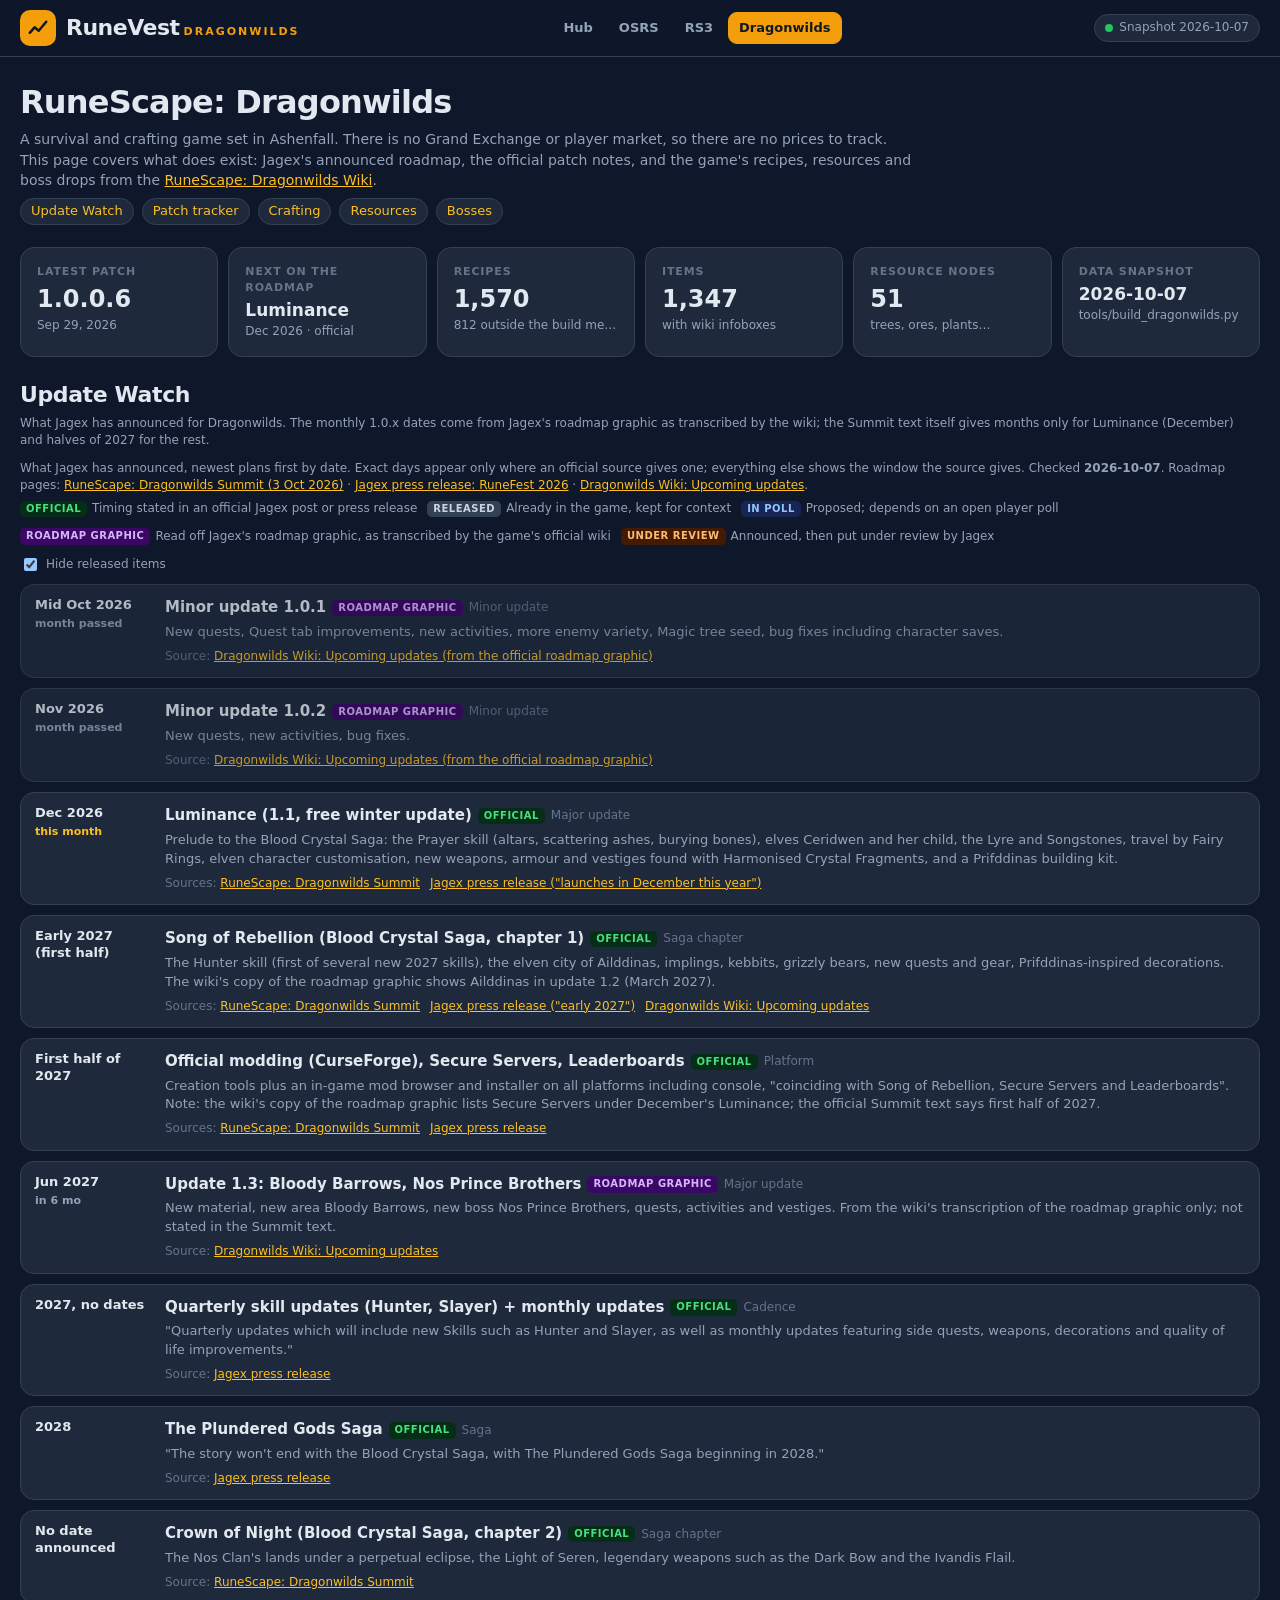
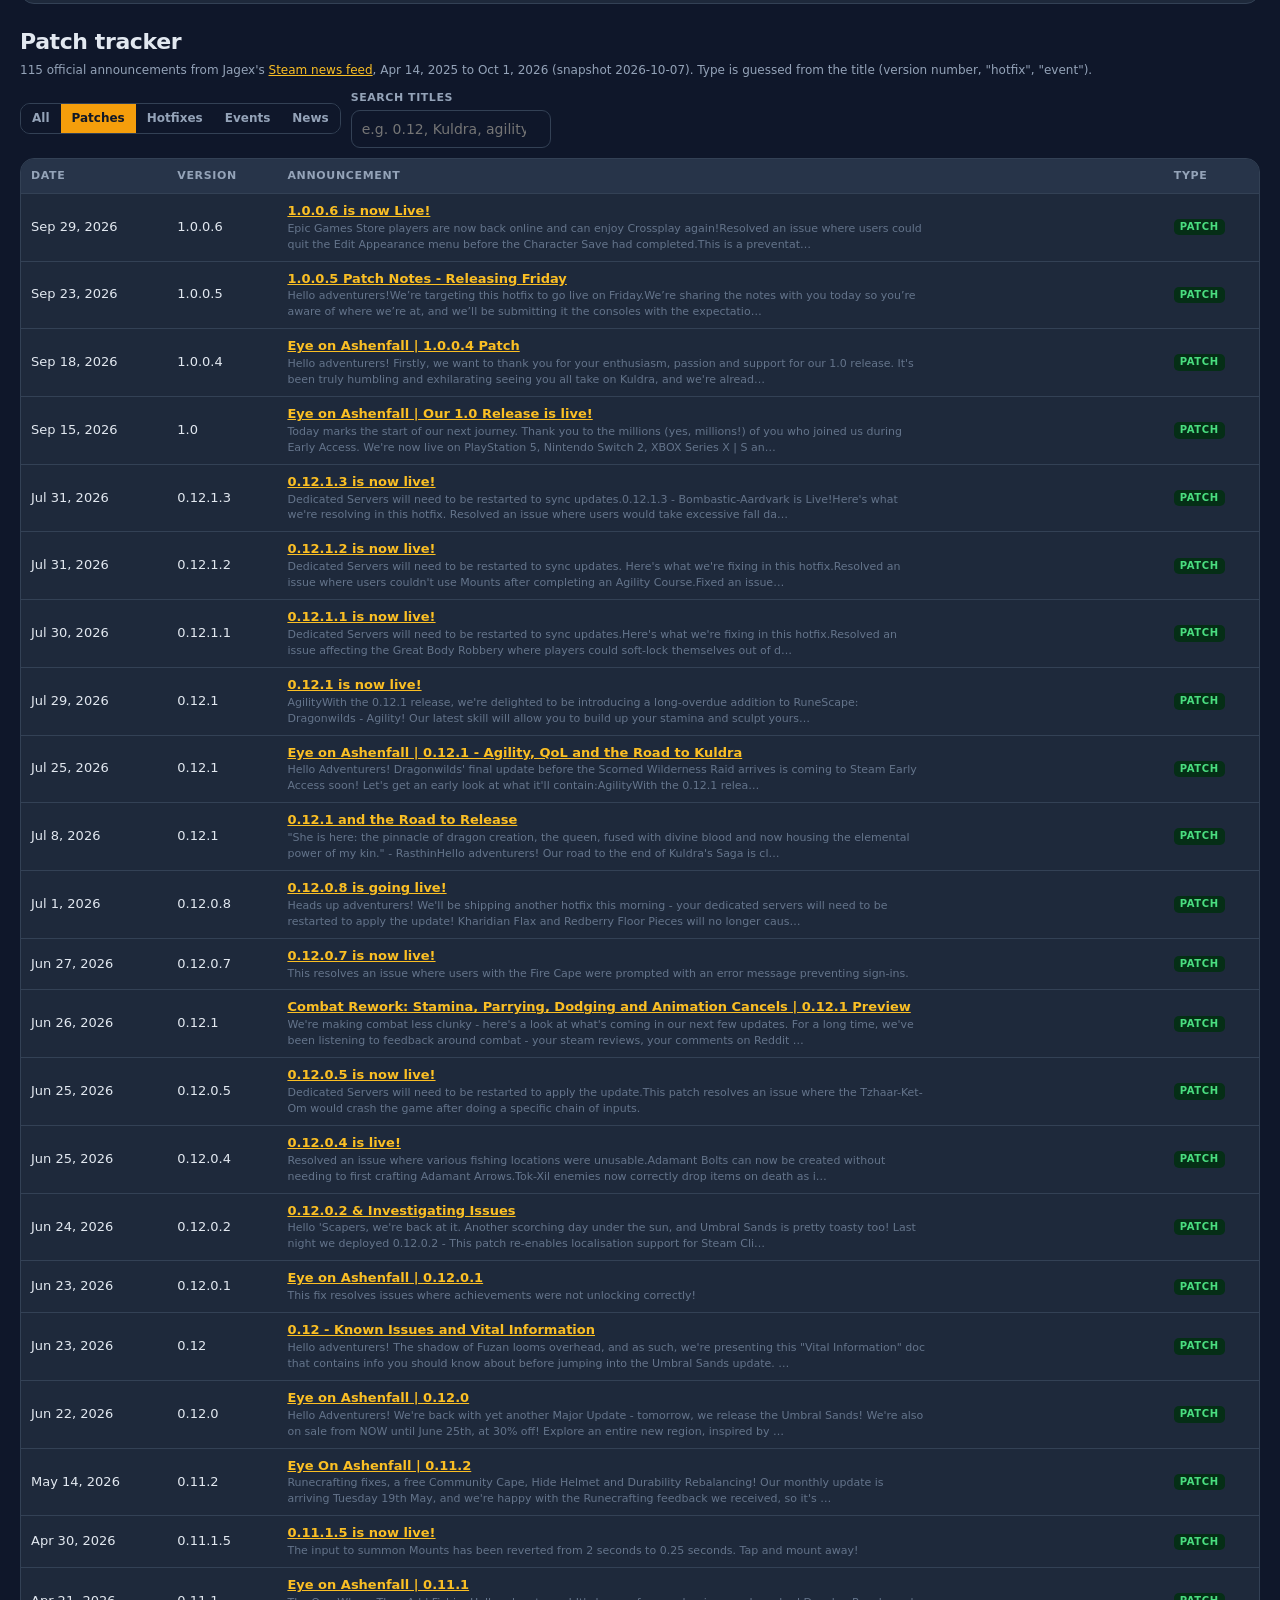
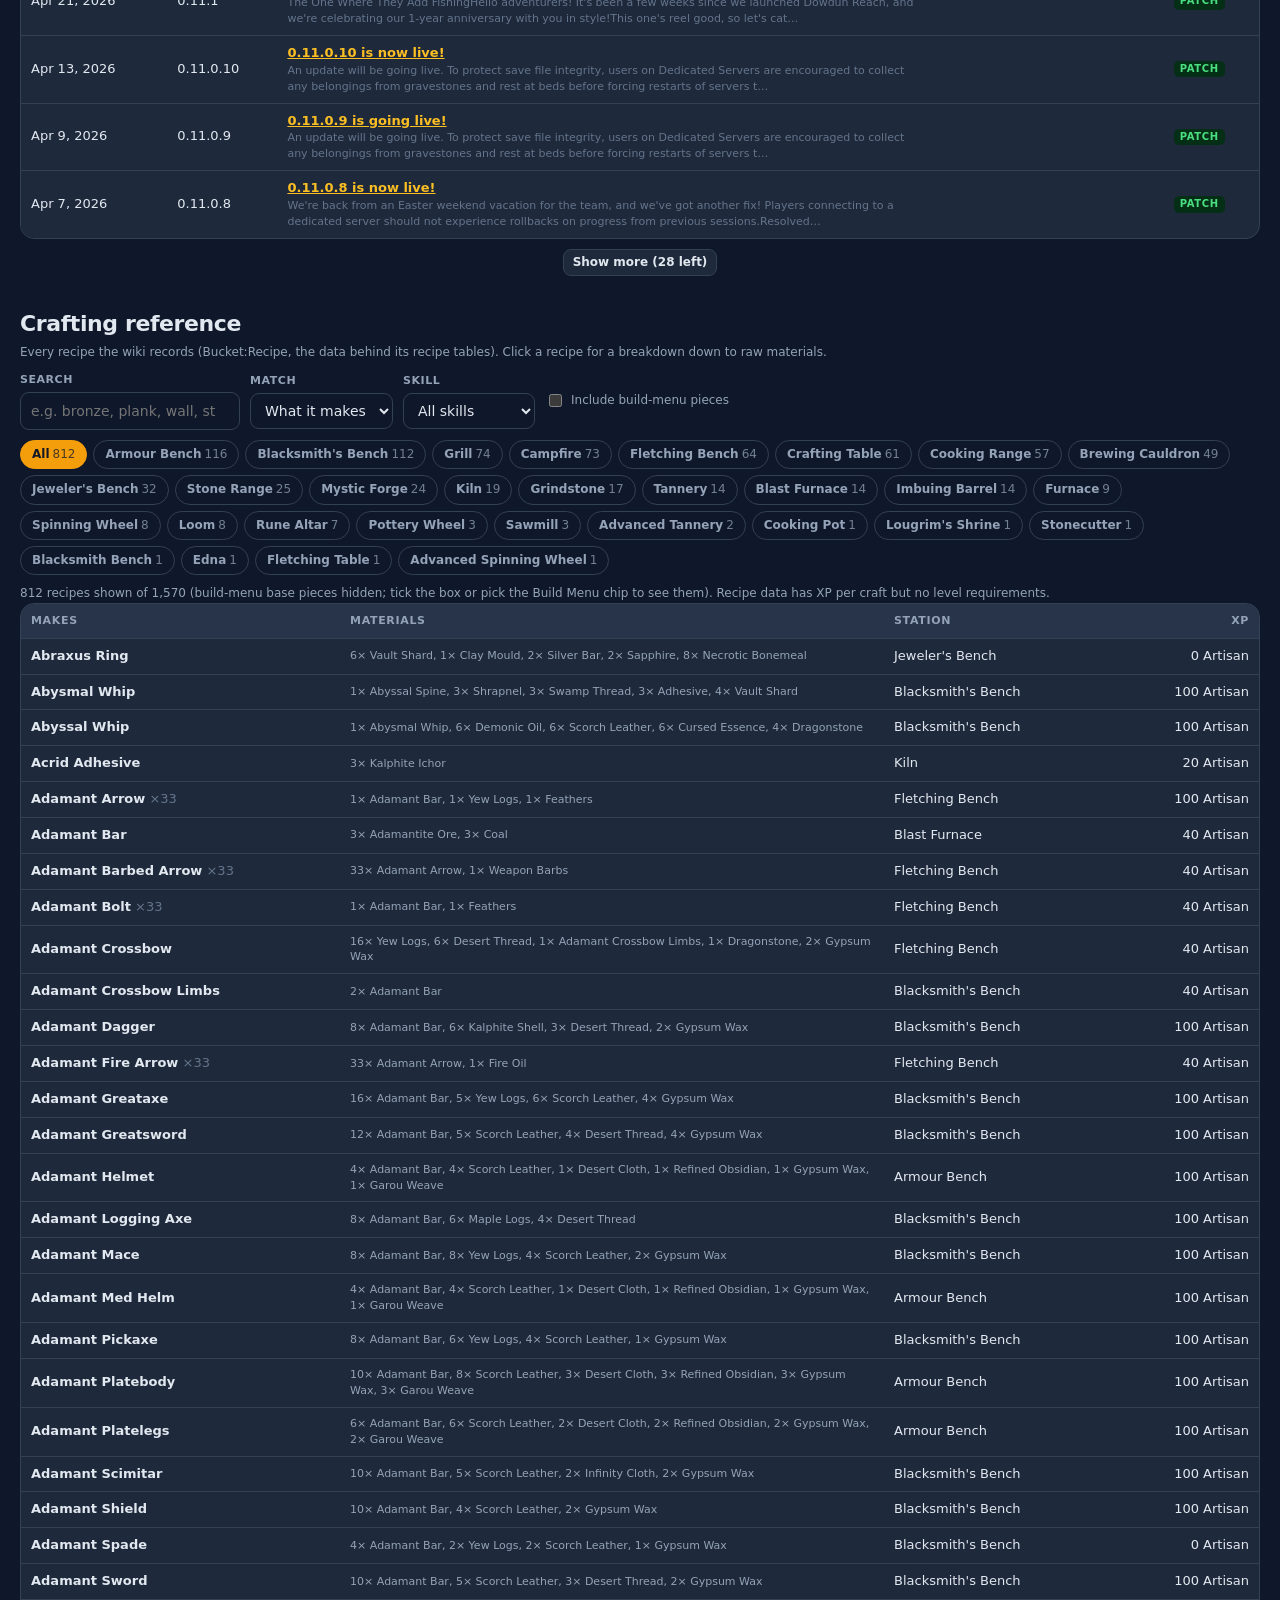
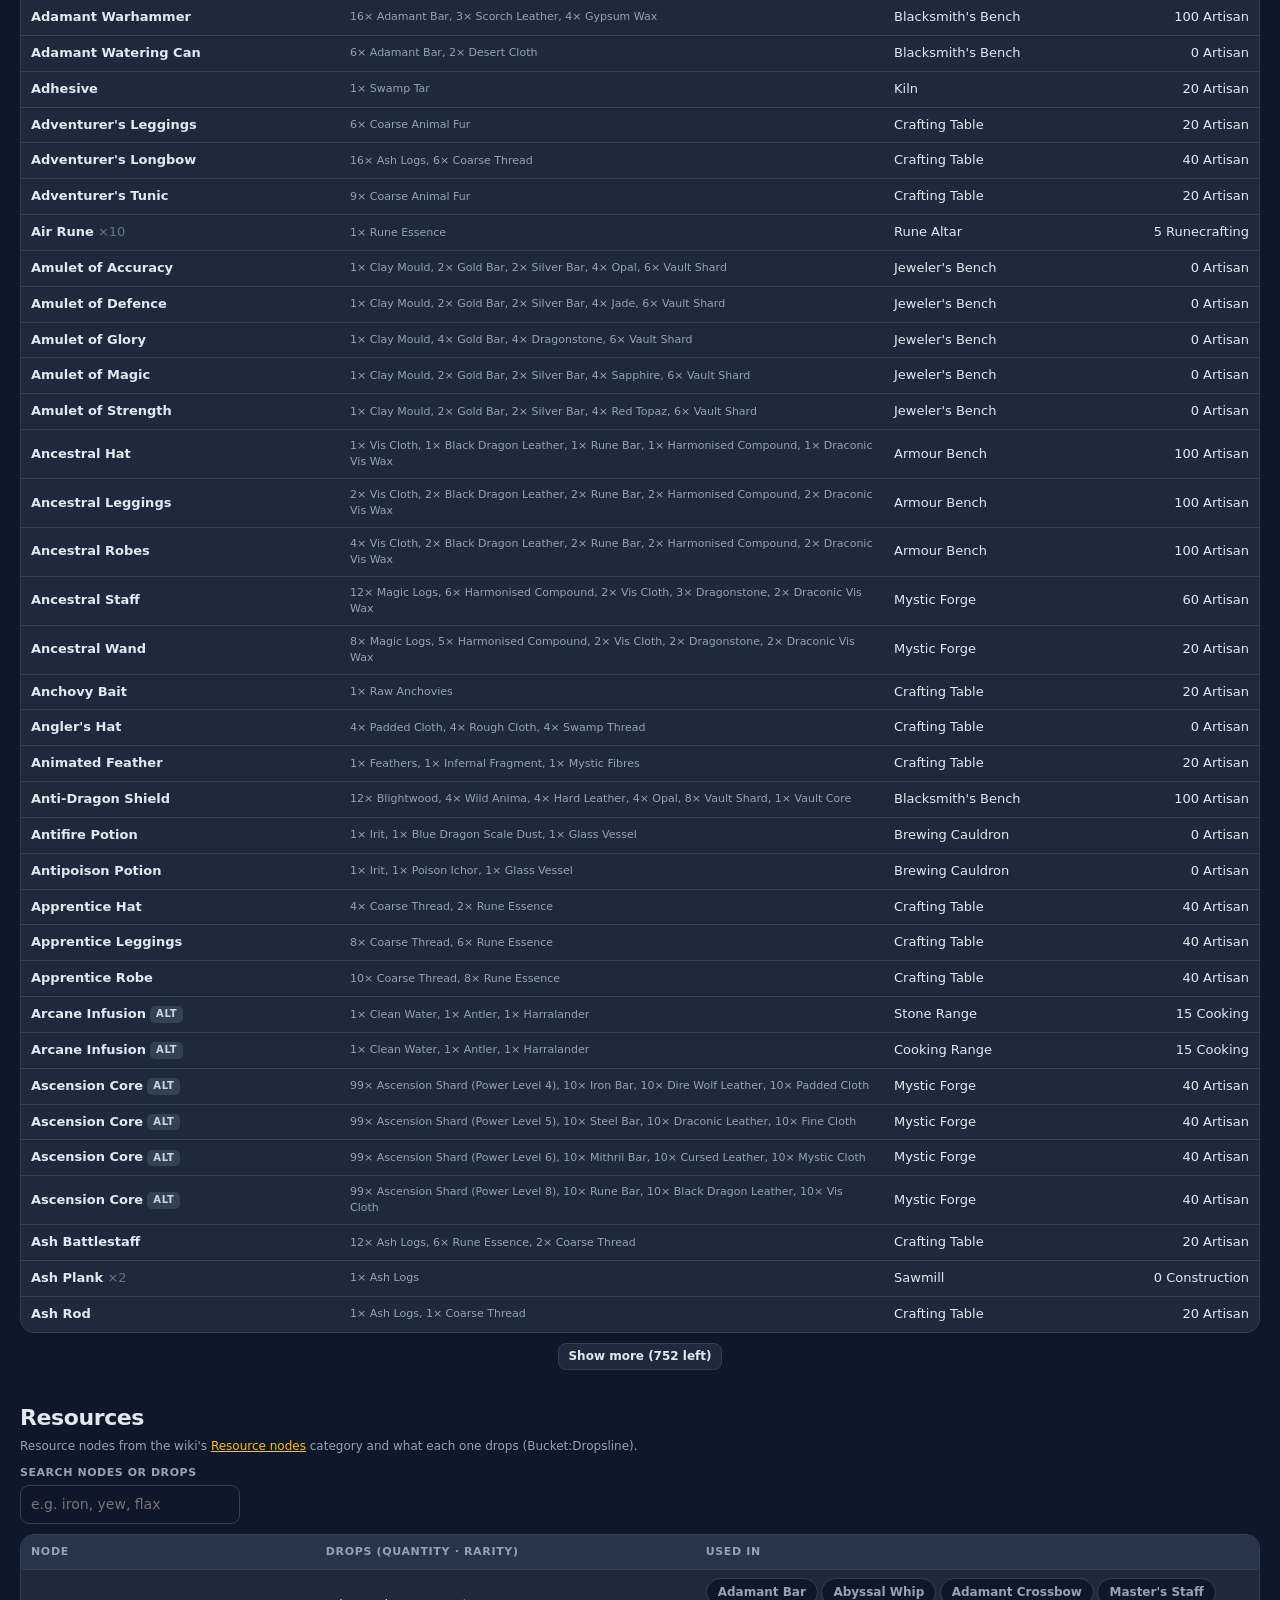
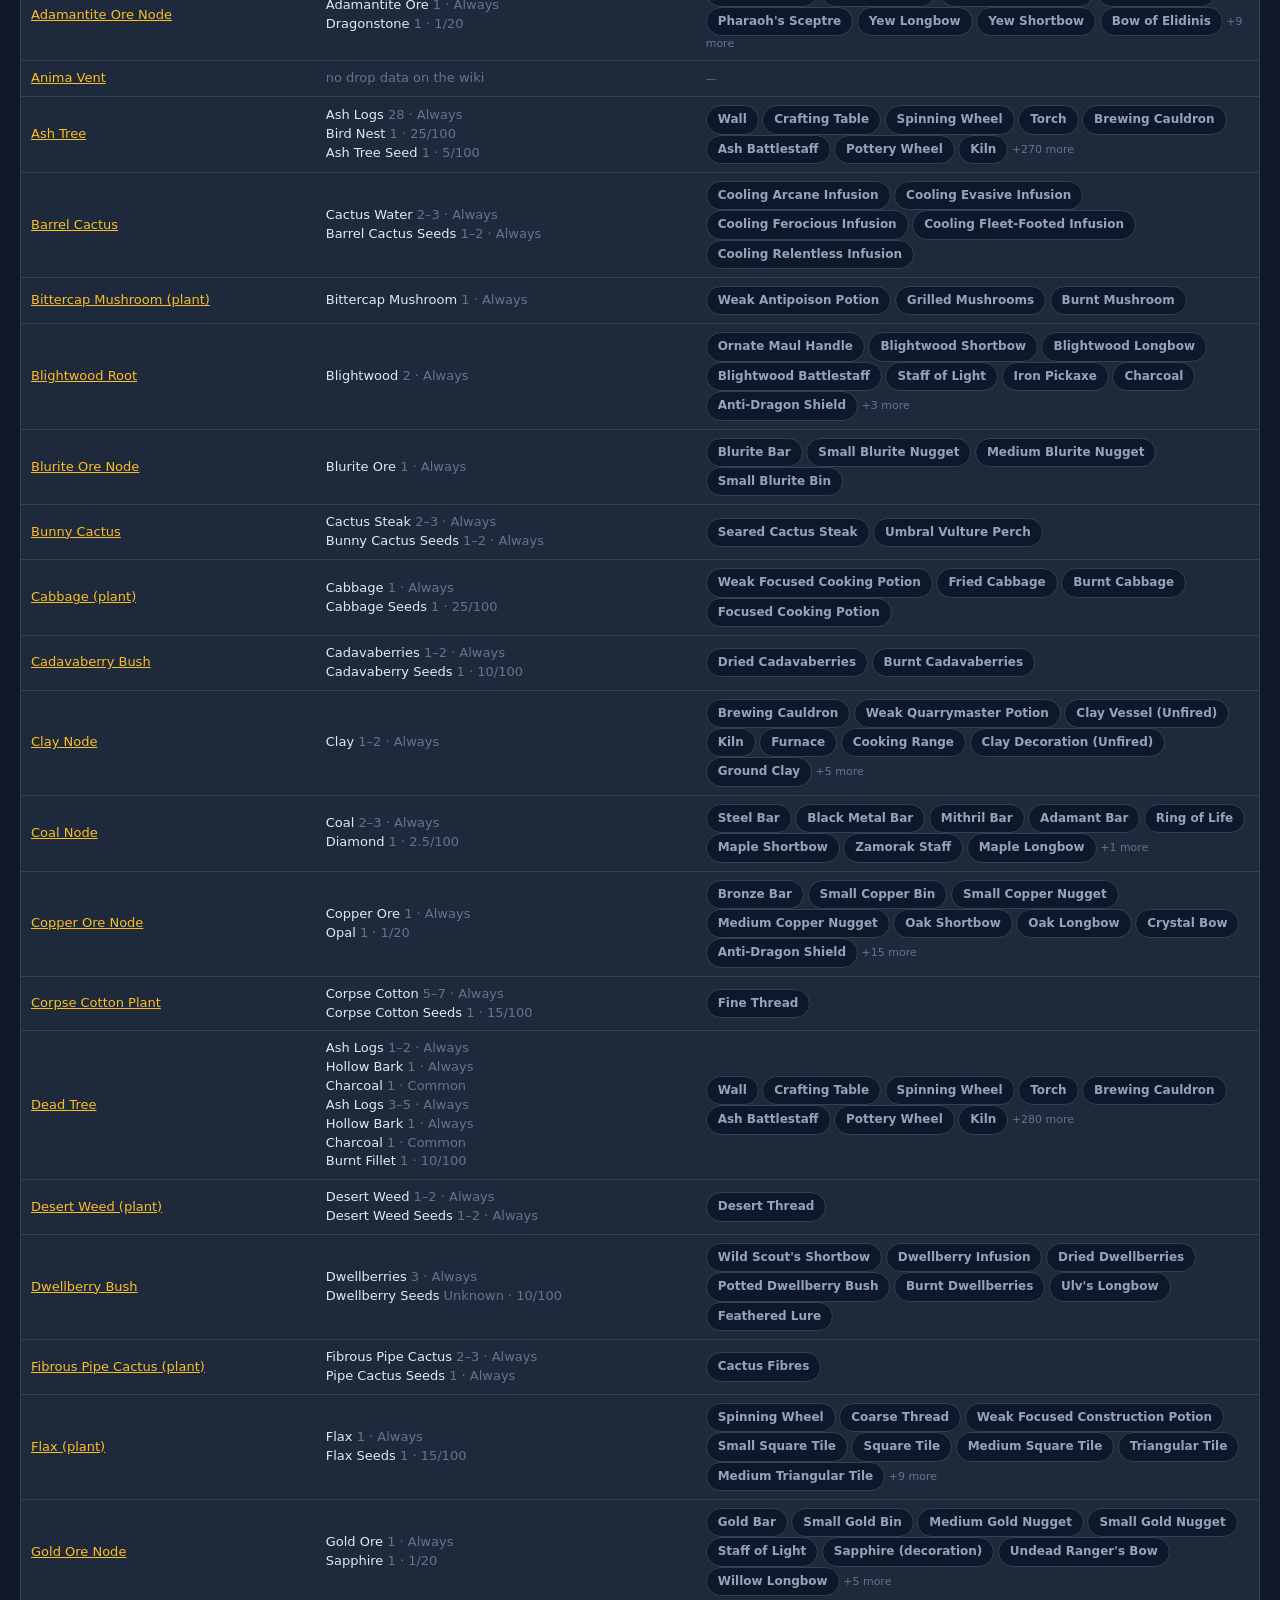
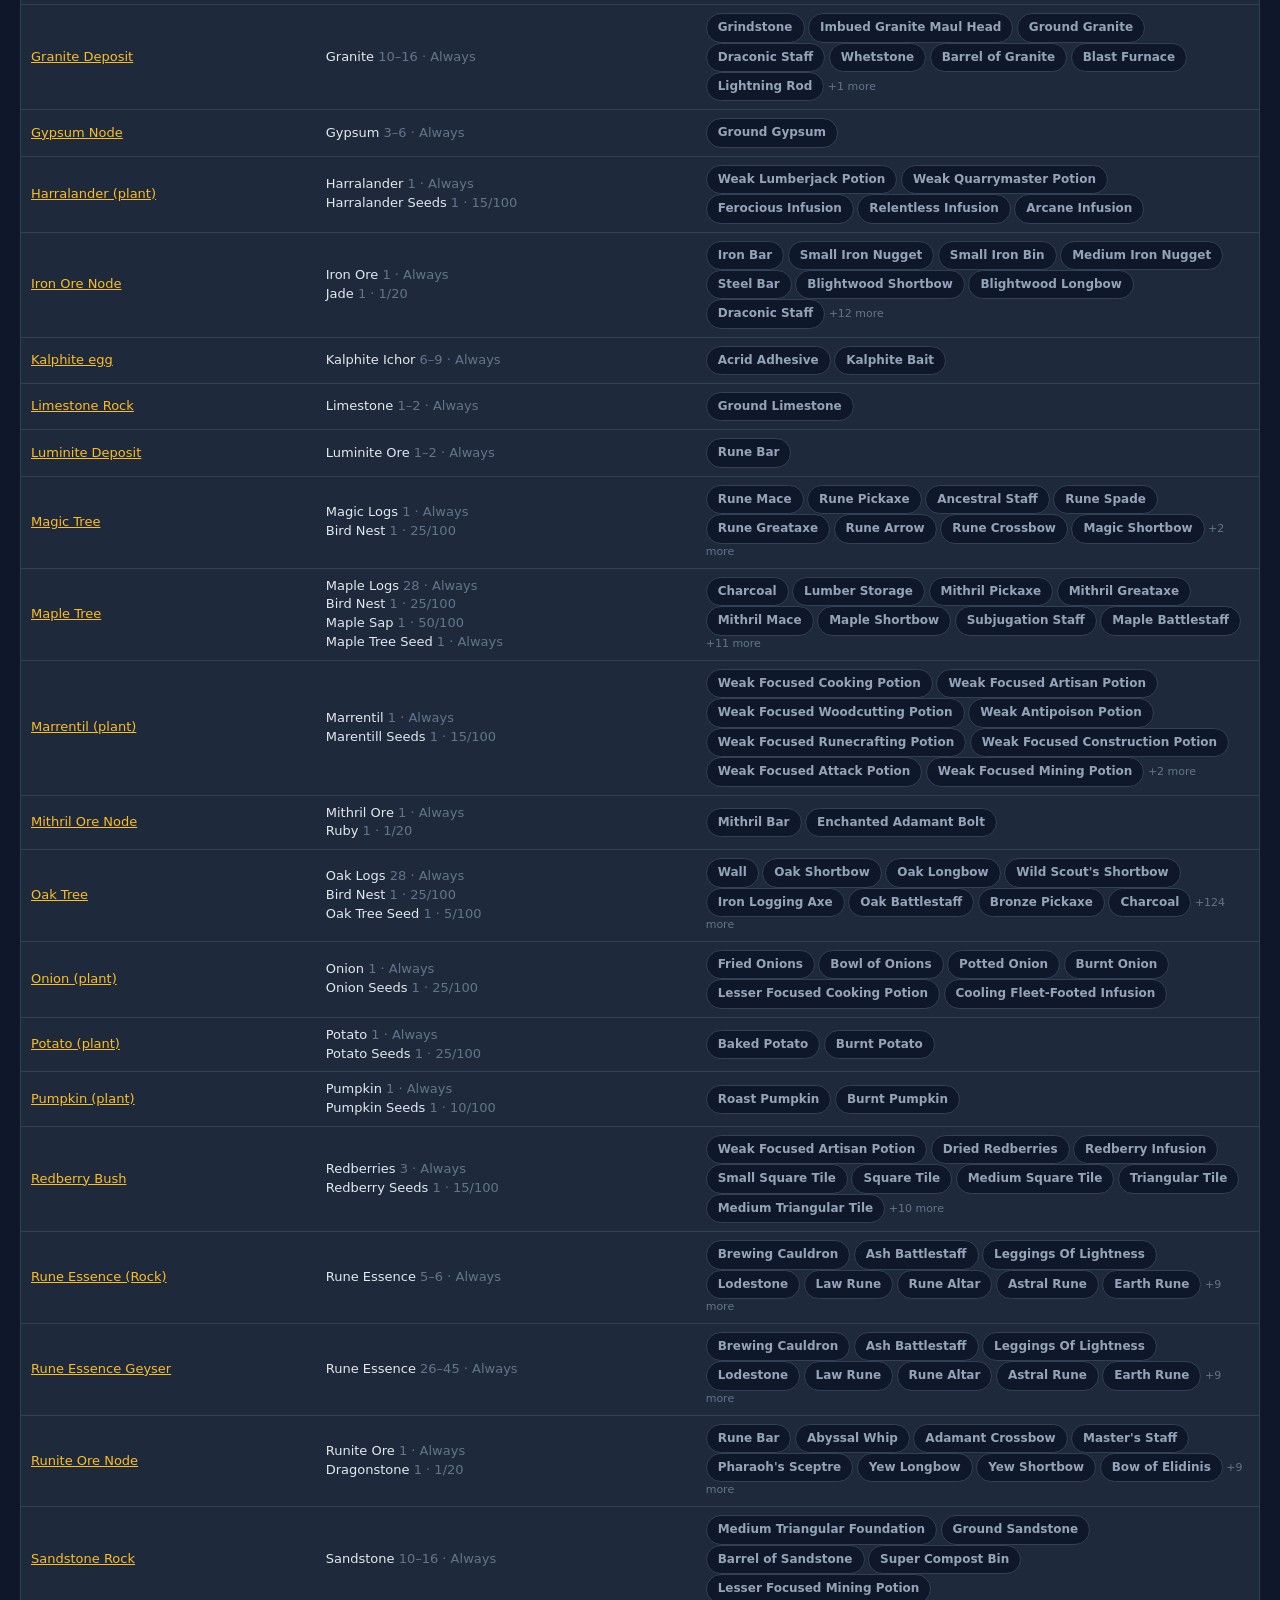
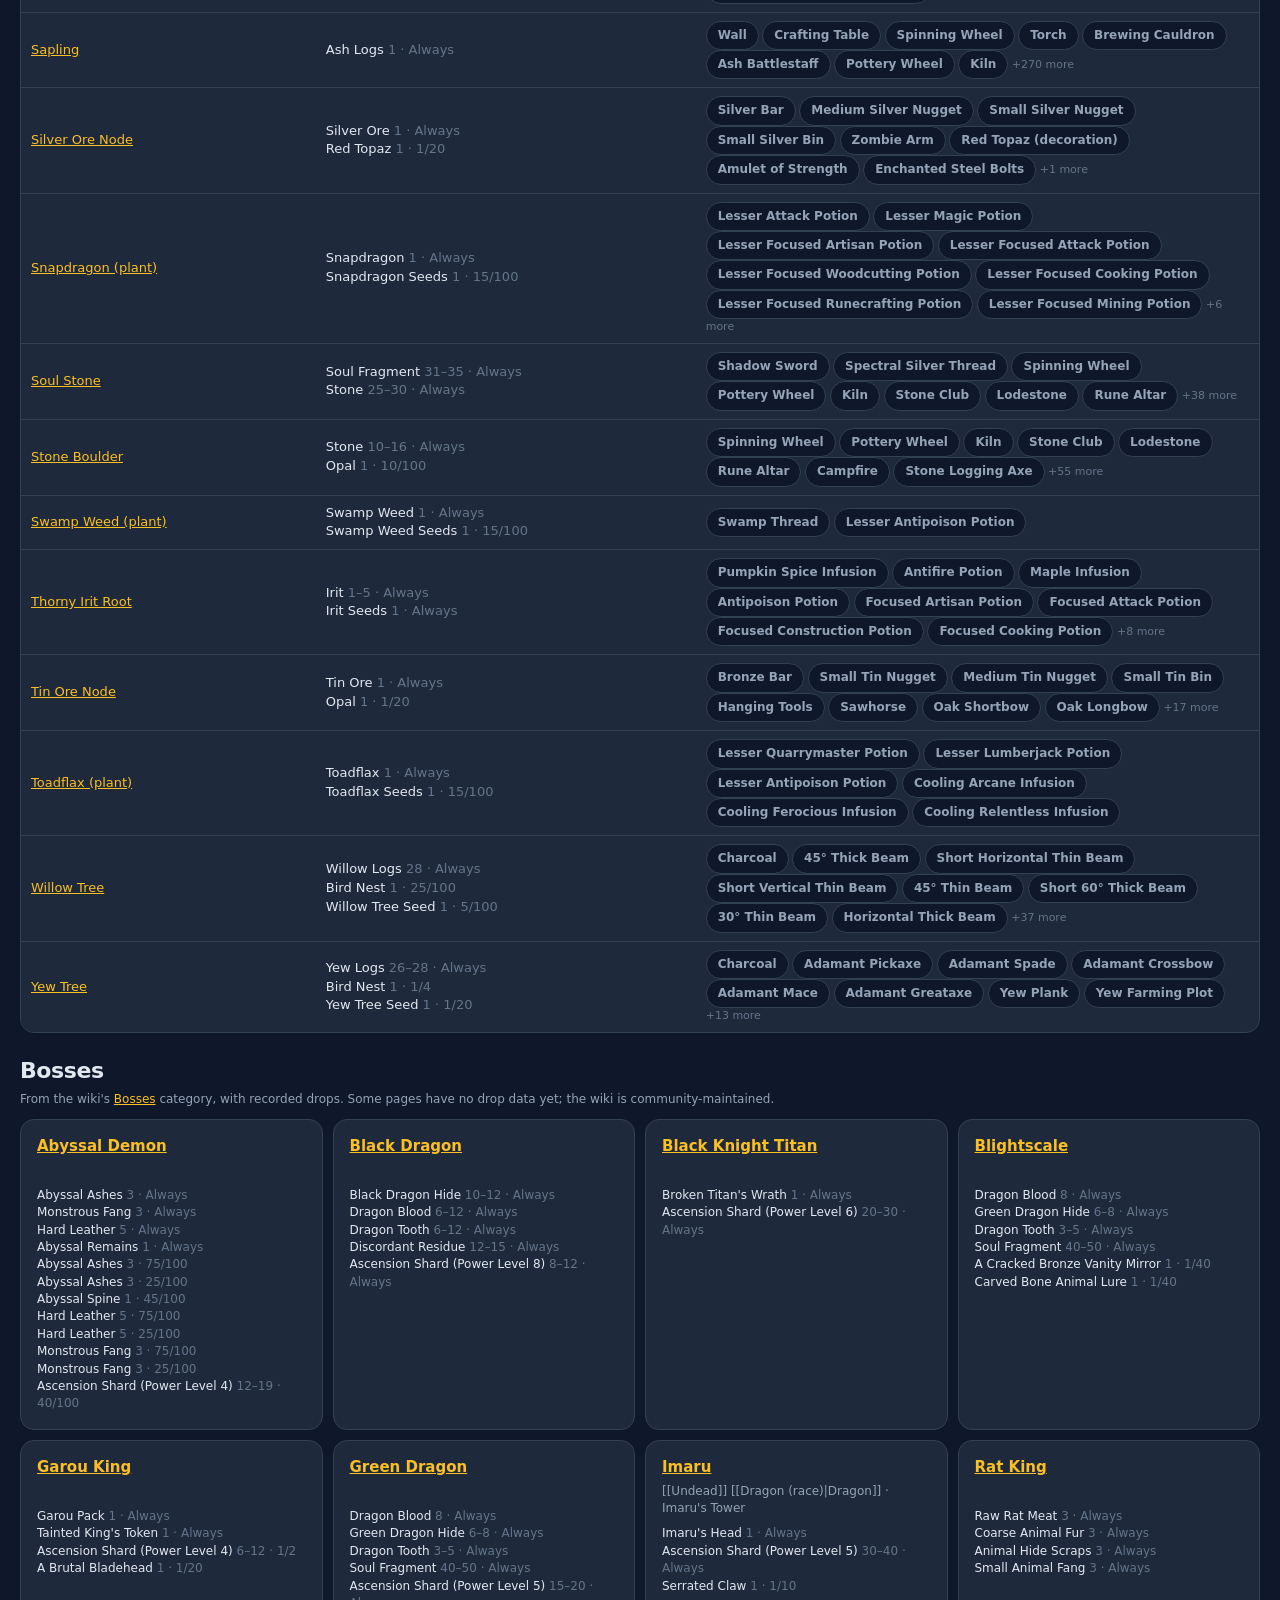
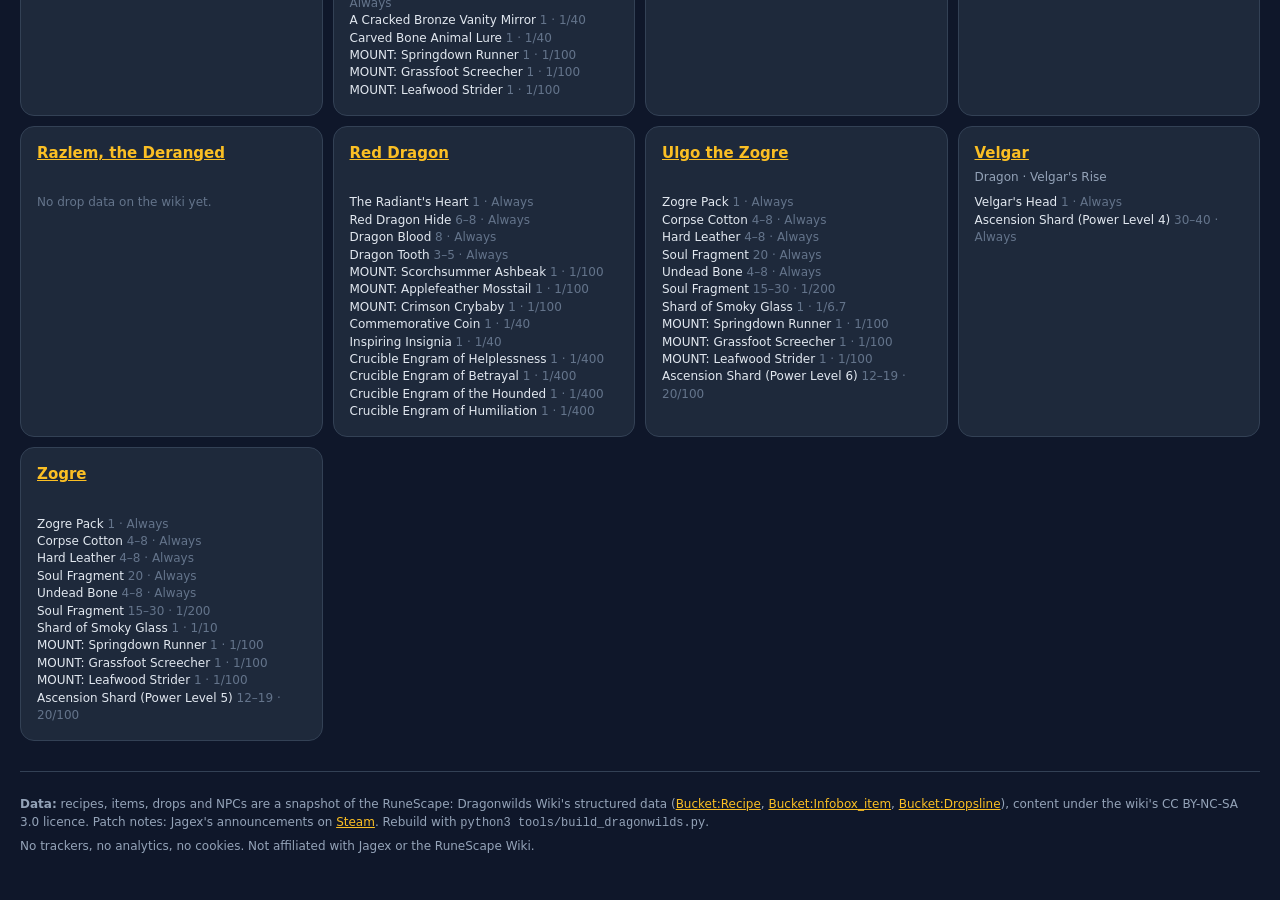
==== dragonwilds/index.html @ 429e38b2 "Overhaul RuneVest into a hub for OSRS, RS3 and Dragonwilds - New hub landing page with per-game card" ====
<!DOCTYPE html>
<html lang="en">
<head>
<meta charset="UTF-8">
<meta name="viewport" content="width=device-width, initial-scale=1">
<title>RuneVest · RuneScape: Dragonwilds roadmap, patch tracker and crafting reference</title>
<meta name="description" content="RuneScape: Dragonwilds update roadmap from official Jagex sources, a patch tracker built from the official Steam announcements, and a searchable crafting, resource and boss-drop reference from the Dragonwilds Wiki.">
<meta name="color-scheme" content="dark">
<meta name="theme-color" content="#0f172a">
<link rel="icon" href="data:image/svg+xml,%3Csvg xmlns='http://www.w3.org/2000/svg' viewBox='0 0 32 32'%3E%3Crect width='32' height='32' rx='8' fill='%23f59e0b'/%3E%3Cpath d='M6 22l6-7 5 4 9-11' stroke='%230f172a' stroke-width='3.2' fill='none' stroke-linecap='round' stroke-linejoin='round'/%3E%3C/svg%3E">
<link rel="stylesheet" href="../assets/base.css">
</head>
<body>
<header class="top">
  <div class="wrap">
    <a class="brand" href="../" aria-label="RuneVest hub">
      <span class="logo" aria-hidden="true"><svg width="22" height="22" viewBox="0 0 32 32"><path d="M4 23l7-8 6 5 11-13" stroke="#0f172a" stroke-width="3.6" fill="none" stroke-linecap="round" stroke-linejoin="round"/></svg></span>
      <span><b>RuneVest</b><small>DRAGONWILDS</small></span>
    </a>
    <nav class="games" aria-label="Games"><a href="../">Hub</a><a href="../osrs/">OSRS</a><a href="../rs3/">RS3</a><a href="./" aria-current="page">Dragonwilds</a></nav>
    <div class="status"><span class="pill static" id="st-pill"><span class="dot ok"></span><span id="st-text">Snapshot</span></span></div>
  </div>
</header>

<main class="wrap">
  <section class="hero">
    <h1>RuneScape: Dragonwilds</h1>
    <p>A survival and crafting game set in Ashenfall. There is no Grand Exchange or player market, so there are no prices to track. This page covers what does exist: Jagex's announced roadmap, the official patch notes, and the game's recipes, resources and boss drops from the <a href="https://dragonwilds.runescape.wiki/" target="_blank" rel="noopener">RuneScape: Dragonwilds Wiki</a>.</p>
    <nav class="jump" aria-label="Sections"><a href="#update-watch">Update Watch</a><a href="#patches">Patch tracker</a><a href="#crafting">Crafting</a><a href="#resources">Resources</a><a href="#bosses">Bosses</a></nav>
  </section>

  <section class="metrics" aria-label="Key numbers">
    <div class="panel metric"><div class="k">Latest patch</div><div class="v" id="m-patch">—</div><div class="s" id="m-patch-s">&nbsp;</div></div>
    <div class="panel metric"><div class="k">Next on the roadmap</div><div class="v" id="m-next" style="font-size:17px">—</div><div class="s" id="m-next-s">&nbsp;</div></div>
    <div class="panel metric"><div class="k">Recipes</div><div class="v" id="m-rec">—</div><div class="s" id="m-rec-s">&nbsp;</div></div>
    <div class="panel metric"><div class="k">Items</div><div class="v" id="m-items">—</div><div class="s">with wiki infoboxes</div></div>
    <div class="panel metric"><div class="k">Resource nodes</div><div class="v" id="m-nodes">—</div><div class="s">trees, ores, plants…</div></div>
    <div class="panel metric"><div class="k">Data snapshot</div><div class="v" id="m-built" style="font-size:17px">—</div><div class="s">tools/build_dragonwilds.py</div></div>
  </section>

  <section class="sec" id="update-watch" aria-labelledby="uw-h">
    <div class="sec-head"><div><h2 id="uw-h">Update Watch</h2><p class="note">What Jagex has announced for Dragonwilds. The monthly 1.0.x dates come from Jagex's roadmap graphic as transcribed by the wiki; the Summit text itself gives months only for Luminance (December) and halves of 2027 for the rest.</p></div></div>
    <div id="dw-roadmap"></div>
  </section>

  <section class="sec" id="patches" aria-labelledby="pt-h">
    <div class="sec-head"><div><h2 id="pt-h">Patch tracker</h2><p class="note" id="pt-note">Official announcements posted by Jagex to the game's Steam news feed.</p></div></div>
    <div class="controls">
      <div class="seg" role="group" aria-label="Type"><button data-pk="all" aria-pressed="false">All</button><button data-pk="patch" aria-pressed="true">Patches</button><button data-pk="hotfix" aria-pressed="false">Hotfixes</button><button data-pk="event" aria-pressed="false">Events</button><button data-pk="news" aria-pressed="false">News</button></div>
      <div class="field" style="min-width:200px"><label for="pt-search">Search titles</label><input id="pt-search" type="search" placeholder="e.g. 0.12, Kuldra, agility" autocomplete="off"></div>
    </div>
    <div class="tbl-wrap"><table id="tbl-pt"><thead><tr><th class="sticky">Date</th><th>Version</th><th>Announcement</th><th>Type</th></tr></thead><tbody></tbody></table></div>
    <div class="more"><button class="btn sm" id="pt-more" type="button" hidden>Show more</button></div>
  </section>

  <section class="sec" id="crafting" aria-labelledby="cr-h">
    <div class="sec-head"><div><h2 id="cr-h">Crafting reference</h2><p class="note">Every recipe the wiki records (Bucket:Recipe, the data behind its recipe tables). Click a recipe for a breakdown down to raw materials.</p></div></div>
    <div class="controls">
      <div class="field" style="min-width:220px"><label for="cr-search">Search</label><input id="cr-search" type="search" placeholder="e.g. bronze, plank, wall, stew" autocomplete="off"></div>
      <div class="field"><label for="cr-mode">Match</label><select id="cr-mode"><option value="out">What it makes</option><option value="in">What it uses</option><option value="any">Either</option></select></div>
      <div class="field"><label for="cr-skill">Skill</label><select id="cr-skill"><option value="">All skills</option></select></div>
      <label class="chk"><input type="checkbox" id="cr-build"> Include build-menu pieces</label>
    </div>
    <div class="chips" id="cr-chips" role="group" aria-label="Crafting station"></div>
    <p class="note" id="cr-note">&nbsp;</p>
    <div class="tbl-wrap"><table id="tbl-cr"><thead><tr><th class="sticky">Makes</th><th>Materials</th><th>Station</th><th class="n">XP</th></tr></thead><tbody></tbody></table></div>
    <div class="more"><button class="btn sm" id="cr-more" type="button" hidden>Show more</button></div>
  </section>

  <section class="sec" id="resources" aria-labelledby="rs-h">
    <div class="sec-head"><div><h2 id="rs-h">Resources</h2><p class="note">Resource nodes from the wiki's <a href="https://dragonwilds.runescape.wiki/w/Category:Resource_nodes" target="_blank" rel="noopener">Resource nodes</a> category and what each one drops (Bucket:Dropsline).</p></div></div>
    <div class="controls"><div class="field" style="min-width:220px"><label for="rs-search">Search nodes or drops</label><input id="rs-search" type="search" placeholder="e.g. iron, yew, flax" autocomplete="off"></div></div>
    <div class="tbl-wrap"><table id="tbl-rs"><thead><tr><th class="sticky">Node</th><th>Drops (quantity · rarity)</th><th>Used in</th></tr></thead><tbody></tbody></table></div>
  </section>

  <section class="sec" id="bosses" aria-labelledby="bs-h">
    <div class="sec-head"><div><h2 id="bs-h">Bosses</h2><p class="note">From the wiki's <a href="https://dragonwilds.runescape.wiki/w/Category:Bosses" target="_blank" rel="noopener">Bosses</a> category, with recorded drops. Some pages have no drop data yet; the wiki is community-maintained.</p></div></div>
    <div class="grid" id="boss-grid"></div>
  </section>

  <footer>
    <p><b>Data:</b> recipes, items, drops and NPCs are a snapshot of the RuneScape: Dragonwilds Wiki's structured data (<a href="https://dragonwilds.runescape.wiki/w/Bucket:Recipe" target="_blank" rel="noopener">Bucket:Recipe</a>, <a href="https://dragonwilds.runescape.wiki/w/Bucket:Infobox_item" target="_blank" rel="noopener">Bucket:Infobox_item</a>, <a href="https://dragonwilds.runescape.wiki/w/Bucket:Dropsline" target="_blank" rel="noopener">Bucket:Dropsline</a>), content under the wiki's CC BY-NC-SA 3.0 licence. Patch notes: Jagex's announcements on <a href="https://store.steampowered.com/news/app/1374490" target="_blank" rel="noopener">Steam</a>. Rebuild with <code>python3 tools/build_dragonwilds.py</code>.</p>
    <p>No trackers, no analytics, no cookies. Not affiliated with Jagex or the RuneScape Wiki.</p>
  </footer>
</main>

<dialog id="rc-modal" aria-labelledby="rc-name">
  <div class="mhead">
    <div><h2 id="rc-name">Recipe</h2><div class="note" id="rc-sub"></div></div>
    <div style="display:flex;gap:6px;align-items:center"><label class="note" for="rc-qty" style="margin:0">Make</label><input id="rc-qty" type="number" min="1" value="1" inputmode="numeric" style="width:70px;background:var(--bg);border:1px solid var(--line);border-radius:8px;padding:4px 6px"><button class="btn sm" id="rc-close" type="button" aria-label="Close">✕</button></div>
  </div>
  <div class="mbody" id="rc-body"></div>
</dialog>

<script src="../data/dragonwilds.js"></script>
<script src="../data/roadmaps.js"></script>
<script src="../assets/roadmap.js"></script>
<script>
'use strict';
const DW = window.RV_DW || { recipes: [], items: {}, bosses: [], nodes: [], news: [], sources: {} };
const $ = s => document.querySelector(s);
const NF = new Intl.NumberFormat('en-US');
const fmt = n => (n == null || !isFinite(n)) ? '—' : NF.format(Math.round(n * 100) / 100);
const esc = s => String(s == null ? '' : s).replace(/[&<>"']/g, c => ({ '&': '&amp;', '<': '&lt;', '>': '&gt;', '"': '&quot;', "'": '&#39;' }[c]));
const wiki = n => DW.wiki + encodeURIComponent(String(n).replace(/ /g, '_'));
const link = n => `<a href="${wiki(n)}" target="_blank" rel="noopener">${esc(n)}</a>`;
const fmtDate = s => { const [y, m, d] = s.split('-').map(Number); return new Date(y, m - 1, d).toLocaleDateString('en-US', { month: 'short', day: 'numeric', year: 'numeric' }); };

// recipes by output; uses by material
const BY_OUT = new Map(), USES = new Map();
DW.recipes.forEach((r, k) => { r.k = k; if (!BY_OUT.has(r.out)) BY_OUT.set(r.out, []); BY_OUT.get(r.out).push(r); for (const [m] of r.mats) { if (!USES.has(m)) USES.set(m, new Set()); USES.get(m).add(r.out); } });

/* ---------- metrics ---------- */
function metrics() {
  const patch = DW.news.find(n => n.kind === 'patch' && n.version) || DW.news[0];
  if (patch) { $('#m-patch').textContent = patch.version || '—'; $('#m-patch-s').textContent = fmtDate(patch.date); }
  const nx = window.RVRoadmap ? RVRoadmap.upcoming(['dw'], 1)[0] : null;
  if (nx) { $('#m-next').textContent = nx.it.title.replace(/ \(.*\)$/, ''); $('#m-next-s').textContent = RVRoadmap.whenLabel(nx.it) + ' · ' + ({ official: 'official', 'roadmap-image': 'roadmap graphic' }[nx.it.basis] || nx.it.basis); }
  $('#m-rec').textContent = fmt(DW.recipes.length); $('#m-rec-s').textContent = fmt(DW.recipes.filter(r => r.fac !== 'Build Menu').length) + ' outside the build menu';
  $('#m-items').textContent = fmt(Object.keys(DW.items).length);
  $('#m-nodes').textContent = fmt(DW.nodes.length);
  $('#m-built').textContent = DW.builtAt ? DW.builtAt.slice(0, 10) : '—';
  $('#st-text').textContent = 'Snapshot ' + (DW.builtAt ? DW.builtAt.slice(0, 10) : '');
}

/* ---------- patch tracker ---------- */
let ptKind = 'patch', ptShown = 25;
function renderPatches() {
  const q = $('#pt-search').value.trim().toLowerCase();
  const rows = DW.news.filter(n => (ptKind === 'all' || n.kind === ptKind) && (!q || n.title.toLowerCase().includes(q)));
  const tag = { patch: '<span class="tag">PATCH</span>', hotfix: '<span class="tag warn">HOTFIX</span>', event: '<span class="tag blue">EVENT</span>', news: '<span class="tag gray">NEWS</span>' };
  $('#pt-note').innerHTML = `${fmt(DW.news.length)} official announcements from Jagex's <a href="${esc(DW.sources.news)}" target="_blank" rel="noopener">Steam news feed</a>, ${esc(DW.news.length ? fmtDate(DW.news[DW.news.length - 1].date) : '')} to ${esc(DW.news.length ? fmtDate(DW.news[0].date) : '')} (snapshot ${esc((DW.builtAt || '').slice(0, 10))}). Type is guessed from the title (version number, "hotfix", "event").`;
  $('#tbl-pt tbody').innerHTML = rows.slice(0, ptShown).map(n => `<tr>
    <td class="sticky" style="white-space:nowrap">${esc(fmtDate(n.date))}</td><td class="mono">${esc(n.version || '')}</td>
    <td style="white-space:normal;min-width:260px"><a href="${esc(n.url)}" target="_blank" rel="noopener" style="font-weight:600">${esc(n.title)}</a><div class="dim" style="font-size:11px;max-width:640px">${esc(n.excerpt.slice(0, 200))}${n.excerpt.length > 200 ? '…' : ''}</div></td>
    <td>${tag[n.kind] || ''}</td></tr>`).join('') || '<tr><td colspan="4" class="empty">No announcements match.</td></tr>';
  const more = $('#pt-more'); more.hidden = rows.length <= ptShown; more.textContent = 'Show more (' + fmt(rows.length - ptShown) + ' left)';
}

/* ---------- crafting ---------- */
let crFac = 'all', crShown = 60;
const matsTxt = r => r.mats.map(([m, q]) => `<span class="q">${fmt(q)}×</span> ${esc(m)}`).join(', ');
function crRows() {
  const q = $('#cr-search').value.trim().toLowerCase(), mode = $('#cr-mode').value, sk = $('#cr-skill').value, build = $('#cr-build').checked;
  return DW.recipes.filter(r => {
    if (!build && r.fac === 'Build Menu' && crFac !== 'Build Menu') return false;
    if (sk && !r.skills.some(s => s[0] === sk)) return false;
    if (!q) return true;
    const o = r.out.toLowerCase().includes(q), i = r.mats.some(([m]) => m.toLowerCase().includes(q));
    return mode === 'out' ? o : mode === 'in' ? i : (o || i);
  });
}
function renderCraft() {
  const base = crRows();
  const cnt = {}; base.forEach(r => cnt[r.fac] = (cnt[r.fac] || 0) + 1);
  const facs = Object.entries(cnt).sort((a, b) => b[1] - a[1]);
  $('#cr-chips').innerHTML = `<button class="chip" data-fac="all" aria-pressed="${crFac === 'all'}">All<span class="cnt">${fmt(base.length)}</span></button>` + facs.map(([f, c]) => `<button class="chip" data-fac="${esc(f)}" aria-pressed="${crFac === f}">${esc(f || 'Unknown')}<span class="cnt">${fmt(c)}</span></button>`).join('');
  const rows = base.filter(r => crFac === 'all' || r.fac === crFac).sort((a, b) => a.out.localeCompare(b.out));
  $('#cr-note').innerHTML = `${fmt(rows.length)} recipes shown of ${fmt(DW.recipes.length)}${$('#cr-build').checked ? '' : ' (build-menu base pieces hidden; tick the box or pick the Build Menu chip to see them)'}. Recipe data has XP per craft but no level requirements.`;
  $('#tbl-cr tbody').innerHTML = rows.slice(0, crShown).map(r => `<tr>
    <td class="name sticky"><button type="button" data-rc="${r.k}">${esc(r.out)}</button>${r.qty !== 1 ? ` <span class="dim">×${fmt(r.qty)}</span>` : ''}${(BY_OUT.get(r.out) || []).length > 1 ? ' <span class="tag gray" title="This item has more than one recipe">ALT</span>' : ''}</td>
    <td class="cr-legs">${matsTxt(r)}</td><td>${esc(r.fac)}</td>
    <td class="n">${r.skills.filter(s => s[1] != null).map(s => fmt(s[1]) + ' ' + esc(s[0])).join('<br>') || '<span class="dim">—</span>'}</td></tr>`).join('') || '<tr><td colspan="4" class="empty">No recipes match.</td></tr>';
  const more = $('#cr-more'); more.hidden = rows.length <= crShown; more.textContent = 'Show more (' + fmt(rows.length - crShown) + ' left)';
}
// Expand a recipe down to raw materials. Uses the first wiki recipe for each intermediate.
function expand(r, crafts, path, raw) {
  const html = r.mats.map(([m, q]) => {
    const need = q * crafts, sub = BY_OUT.get(m);
    if (sub && sub.length && !path.has(m) && path.size < 8) {
      const s = sub[0], n = Math.ceil(need / s.qty);
      const p2 = new Set(path); p2.add(m);
      return `<li><span class="q">${fmt(need)}×</span> ${link(m)} <span class="fac">make ${fmt(n)}× at ${esc(s.fac)}${sub.length > 1 ? ` · 1 of ${sub.length} recipes` : ''}</span><ul>${expand(s, n, p2, raw)}</ul></li>`;
    }
    raw.set(m, (raw.get(m) || 0) + need);
    return `<li><span class="q">${fmt(need)}×</span> ${link(m)} <span class="fac">raw</span></li>`;
  }).join('');
  return html;
}
let rcCur = null;
function openRecipe(k) {
  const r = DW.recipes[k]; if (!r) return; rcCur = r;
  const qty = Math.max(1, parseInt($('#rc-qty').value, 10) || 1), crafts = Math.ceil(qty / r.qty);
  const it = DW.items[r.out] || {};
  $('#rc-name').textContent = r.out;
  $('#rc-sub').textContent = [it.type, r.fac, r.skills.map(s => s[0] + (s[1] != null ? ' ' + s[1] + ' XP' : '')).join(', ')].filter(Boolean).join(' · ');
  const raw = new Map(), tree = expand(r, crafts, new Set([r.out]), raw);
  const alts = (BY_OUT.get(r.out) || []).filter(x => x !== r);
  const usedIn = [...(USES.get(r.out) || [])].sort();
  const stats = ['weight', 'stacklimit', 'health', 'sustenance', 'hydration', 'durability'].filter(x => it[x] != null).map(x => `<div class="box"><div class="k">${x}</div><div class="v" style="font-size:16px">${esc(it[x])}</div></div>`).join('');
  $('#rc-body').innerHTML = `${it.desc ? `<p class="note" style="margin-top:0">“${esc(it.desc)}”</p>` : ''}
    ${stats ? `<div class="mgrid" style="margin-bottom:10px">${stats}</div>` : ''}
    <h3>${fmt(crafts)} craft${crafts > 1 ? 's' : ''} at ${esc(r.fac)} → ${fmt(crafts * r.qty)}× ${esc(r.out)}</h3>
    <div class="tree" style="margin-top:6px"><ul>${tree}</ul></div>
    <h3 style="margin-top:14px">Raw materials in total</h3>
    <p class="note">${[...raw.entries()].sort((a, b) => b[1] - a[1]).map(([m, q]) => `<span class="q" style="color:var(--gold2);font-weight:700">${fmt(q)}×</span> ${link(m)}`).join(' · ')}</p>
    <p class="note">Intermediates use the first recipe the wiki lists; quantities round up to whole crafts.</p>
    ${alts.length ? `<h3 style="margin-top:14px">Other recipes for ${esc(r.out)}</h3><ul class="note">${alts.map(a => `<li><button class="btn sm" type="button" data-rc="${a.k}">open</button> ${matsTxt(a)} · ${esc(a.fac)}</li>`).join('')}</ul>` : ''}
    ${usedIn.length ? `<h3 style="margin-top:14px">Used to make (${usedIn.length})</h3><p class="note">${usedIn.slice(0, 60).map(o => `<button type="button" class="chip" data-rcout="${esc(o)}">${esc(o)}</button>`).join(' ')}${usedIn.length > 60 ? ' …' : ''}</p>` : ''}
    <p class="note"><a href="${wiki(r.page)}" target="_blank" rel="noopener">Wiki page: ${esc(r.page)}</a></p>`;
  const d = $('#rc-modal'); if (!d.open) d.showModal();
}

/* ---------- resources & bosses ---------- */
function renderResources() {
  const q = $('#rs-search').value.trim().toLowerCase();
  const rows = DW.nodes.filter(n => !q || n.name.toLowerCase().includes(q) || n.drops.some(d => (d[0] || '').toLowerCase().includes(q)));
  $('#tbl-rs tbody').innerHTML = rows.map(n => {
    const used = [...new Set(n.drops.flatMap(d => [...(USES.get(d[0]) || [])]))];
    return `<tr><td class="name sticky">${link(n.name)}</td>
    <td style="white-space:normal;min-width:220px">${n.drops.length ? n.drops.map(d => `${esc(d[0])} <span class="dim">${esc(d[1])}${d[2] ? ' · ' + esc(d[2]) : ''}</span>`).join('<br>') : '<span class="dim">no drop data on the wiki</span>'}</td>
    <td style="white-space:normal;min-width:200px" class="cr-legs">${used.length ? used.slice(0, 8).map(o => `<button type="button" class="chip" data-rcout="${esc(o)}">${esc(o)}</button>`).join(' ') + (used.length > 8 ? ` <span class="dim">+${used.length - 8} more</span>` : '') : '<span class="dim">—</span>'}</td></tr>`;
  }).join('') || '<tr><td colspan="3" class="empty">No nodes match.</td></tr>';
}
function renderBosses() {
  $('#boss-grid').innerHTML = DW.bosses.map(b => `<div class="panel"><div class="nm" style="font-weight:700;font-size:15px">${link(b.name)}</div>
    <div class="note">${[b.race, b.location].filter(Boolean).map(esc).join(' · ') || '&nbsp;'}</div>
    <div style="margin-top:8px;font-size:12px">${b.drops.length ? b.drops.map(d => `${esc(d[0])} <span class="dim">${esc(d[1])}${d[2] ? ' · ' + esc(d[2]) : ''}</span>`).join('<br>') : '<span class="dim">No drop data on the wiki yet.</span>'}</div></div>`).join('');
}

/* ---------- init ---------- */
function bindSeg(sel, attr, fn) { document.querySelectorAll(sel + ' button').forEach(b => b.addEventListener('click', () => { b.parentElement.querySelectorAll('button').forEach(x => x.setAttribute('aria-pressed', x === b)); fn(b.dataset[attr]); })); }
function init() {
  metrics();
  if (window.RVRoadmap) RVRoadmap.render($('#dw-roadmap'), 'dw');
  const skills = [...new Set(DW.recipes.flatMap(r => r.skills.map(s => s[0])))].sort();
  $('#cr-skill').innerHTML += skills.map(s => `<option>${esc(s)}</option>`).join('');
  bindSeg('#patches .seg', 'pk', v => { ptKind = v; ptShown = 25; renderPatches(); });
  $('#pt-search').addEventListener('input', () => { ptShown = 25; renderPatches(); });
  $('#pt-more').addEventListener('click', () => { ptShown += 50; renderPatches(); });
  let deb;
  $('#cr-search').addEventListener('input', () => { clearTimeout(deb); deb = setTimeout(() => { crShown = 60; renderCraft(); }, 150); });
  ['#cr-mode', '#cr-skill', '#cr-build'].forEach(s => $(s).addEventListener('change', () => { crShown = 60; renderCraft(); }));
  $('#cr-chips').addEventListener('click', e => { const b = e.target.closest('[data-fac]'); if (!b) return; crFac = b.dataset.fac; crShown = 60; renderCraft(); });
  $('#cr-more').addEventListener('click', () => { crShown += 100; renderCraft(); });
  $('#rs-search').addEventListener('input', renderResources);
  document.addEventListener('click', e => {
    const b = e.target.closest('[data-rc]'); if (b) { openRecipe(+b.dataset.rc); return; }
    const o = e.target.closest('[data-rcout]'); if (o) { const r = (BY_OUT.get(o.dataset.rcout) || [])[0]; if (r) { $('#rc-qty').value = 1; openRecipe(r.k); } }
  });
  $('#rc-qty').addEventListener('input', () => rcCur && openRecipe(rcCur.k));
  $('#rc-close').addEventListener('click', () => $('#rc-modal').close());
  $('#rc-modal').addEventListener('click', e => { if (e.target.id === 'rc-modal') e.target.close(); });
  renderPatches(); renderCraft(); renderResources(); renderBosses();
}
init();
</script>
</body>
</html>
---- assets/base.css ----
/* RuneVest shared styles (originally the OSRS page's inline CSS). */
:root{--bg:#0f172a;--panel:#1e293b;--panel2:#162032;--line:#334155;--line2:#475569;--txt:#e2e8f0;--mute:#94a3b8;--dim:#64748b;--gold:#f59e0b;--gold2:#fbbf24;--up:#22c55e;--down:#f87171;--blue:#60a5fa;--r:14px}
*{box-sizing:border-box}
html{-webkit-text-size-adjust:100%}
body{margin:0;background:var(--bg);color:var(--txt);font:14px/1.45 system-ui,-apple-system,"Segoe UI",Roboto,Inter,Helvetica,Arial,sans-serif}
a{color:var(--gold2)}
button,input,select{font:inherit;color:inherit}
.wrap{max-width:1400px;margin:0 auto;padding:0 20px}
.num,td.n,.mono{font-variant-numeric:tabular-nums}
.up{color:var(--up)}.down{color:var(--down)}.mute{color:var(--mute)}.dim{color:var(--dim)}.gold{color:var(--gold2)}
.sr-only{position:absolute;width:1px;height:1px;overflow:hidden;clip:rect(0 0 0 0);white-space:nowrap}
/* header */
.top{position:sticky;top:0;z-index:40;background:rgba(15,23,42,.94);backdrop-filter:blur(6px);border-bottom:1px solid var(--line)}
.top .wrap{display:flex;align-items:center;justify-content:space-between;gap:12px;padding-top:10px;padding-bottom:10px;flex-wrap:wrap}
.brand{display:flex;align-items:center;gap:10px;text-decoration:none;color:inherit}
.logo{width:36px;height:36px;border-radius:10px;background:var(--gold);display:grid;place-items:center}
.brand b{font-size:22px;letter-spacing:-.5px}.brand small{color:var(--gold);font-weight:700;letter-spacing:2px;font-size:11px;margin-left:4px}
.status{display:flex;align-items:center;gap:8px;flex-wrap:wrap;font-size:12px;color:var(--mute)}
.pill{display:inline-flex;align-items:center;gap:6px;border:1px solid var(--line);background:var(--panel);border-radius:999px;padding:4px 10px;font-size:12px;white-space:nowrap}
.dot{width:8px;height:8px;border-radius:50%;background:var(--dim)}.dot.ok{background:var(--up)}.dot.err{background:var(--down)}.dot.load{background:var(--gold);animation:p 1s infinite}
@keyframes p{50%{opacity:.3}}
.btn{border:1px solid var(--line);background:var(--panel);border-radius:10px;padding:7px 12px;cursor:pointer;font-weight:600;font-size:13px}
.btn:hover{border-color:var(--line2);background:#243349}.btn:disabled{opacity:.5;cursor:default}
.btn.sm{padding:4px 9px;font-size:12px;border-radius:8px}
/* hero */
.hero{padding:22px 0 8px}
.hero h1{margin:0;font-size:32px;letter-spacing:-.8px}
.hero p{margin:4px 0 0;color:var(--mute);max-width:900px}
/* cards & panels */
.panel{background:var(--panel);border:1px solid var(--line);border-radius:var(--r);padding:16px}
.metrics{display:grid;grid-template-columns:repeat(6,minmax(0,1fr));gap:10px;margin:14px 0}
.metric .k{font-size:11px;text-transform:uppercase;letter-spacing:.08em;color:var(--dim);font-weight:600}
.metric .v{font-size:24px;font-weight:700;margin-top:2px;font-variant-numeric:tabular-nums;white-space:nowrap;overflow:hidden;text-overflow:ellipsis}
.metric .s{font-size:12px;color:var(--mute);white-space:nowrap;overflow:hidden;text-overflow:ellipsis}
h2{font-size:22px;margin:0;letter-spacing:-.4px}
h3{margin:0;font-size:16px}
.sec{margin:22px 0}
.sec-head{display:flex;align-items:flex-end;justify-content:space-between;gap:10px;flex-wrap:wrap;margin-bottom:10px}
.note{font-size:12px;color:var(--mute);margin:4px 0 0}
/* filters */
.filters{display:grid;grid-template-columns:2fr 1fr 1fr;gap:12px}
.fgroup{border:1px solid var(--line);border-radius:12px;padding:10px 12px 12px;margin:0}
.fgroup legend{padding:0 6px;font-size:11px;letter-spacing:.08em;text-transform:uppercase;color:var(--gold2);font-weight:700}
.fgrid{display:grid;grid-template-columns:repeat(4,minmax(0,1fr));gap:10px}
.field label{display:block;font-size:11px;color:var(--mute);font-weight:600;margin-bottom:4px;text-transform:uppercase;letter-spacing:.05em}
.field input,.field select{width:100%;background:var(--bg);border:1px solid var(--line);border-radius:9px;padding:8px 10px}
.field input:focus,.field select:focus{outline:2px solid rgba(245,158,11,.5);border-color:var(--gold)}
.field .hint{font-size:11px;color:var(--dim);margin-top:3px}
.fsum{font-size:12px;color:var(--mute);margin-top:10px}
/* tabs */
.tabs{display:flex;gap:6px;border-bottom:1px solid var(--line);margin-bottom:12px;overflow-x:auto;scrollbar-width:none}
.tabs::-webkit-scrollbar{display:none}
.tab{background:none;border:0;border-bottom:2px solid transparent;padding:9px 14px;cursor:pointer;font-weight:600;color:var(--mute);white-space:nowrap}
.tab[aria-selected=true]{color:var(--txt);border-bottom-color:var(--gold)}
.tab:hover{color:var(--txt)}
.tab .cnt{font-size:11px;color:var(--dim);margin-left:4px}
.seg{display:inline-flex;border:1px solid var(--line);border-radius:10px;overflow:hidden}
.seg button{background:var(--bg);border:0;padding:6px 11px;cursor:pointer;font-size:12px;font-weight:600;color:var(--mute)}
.seg button[aria-pressed=true]{background:var(--gold);color:#111827}
.controls{display:flex;gap:10px;align-items:center;flex-wrap:wrap;margin-bottom:10px}
.controls label.chk{display:inline-flex;gap:6px;align-items:center;font-size:12px;color:var(--mute)}
.controls .field{min-width:130px}
/* item cards */
.grid{display:grid;grid-template-columns:repeat(auto-fill,minmax(250px,1fr));gap:10px}
.card{background:var(--panel);border:1px solid var(--line);border-radius:var(--r);padding:14px;cursor:pointer;text-align:left;width:100%;display:block}
.card:hover{border-color:var(--line2)}
.card .nm{font-weight:700;font-size:15px;line-height:1.25;display:flex;gap:6px;align-items:flex-start;justify-content:space-between}
.tag{display:inline-block;font-size:10px;font-weight:700;letter-spacing:.06em;padding:1px 6px;border-radius:5px;background:#052e16;color:#4ade80;vertical-align:middle}
.tag.warn{background:#451a03;color:#fdba74}.tag.gray{background:#334155;color:#cbd5e1}.tag.blue{background:#172554;color:#93c5fd}
.kv{display:grid;grid-template-columns:1fr 1fr;gap:6px 12px;margin-top:10px;font-size:12px}
.kv div span{display:block;color:var(--dim);font-size:10px;text-transform:uppercase;letter-spacing:.06em}
.kv b{font-variant-numeric:tabular-nums;font-size:14px}
.profit{margin-top:10px;display:flex;justify-content:space-between;align-items:center;background:var(--bg);border:1px solid var(--line);border-radius:10px;padding:6px 10px}
.empty{padding:28px;text-align:center;color:var(--mute)}
/* tables */
.tbl-wrap{overflow-x:auto;border:1px solid var(--line);border-radius:var(--r);background:var(--panel)}
table{width:100%;border-collapse:collapse;font-size:13px}
th{position:sticky;top:0;background:#273449;color:var(--mute);text-align:left;font-size:11px;letter-spacing:.06em;text-transform:uppercase;padding:9px 10px;white-space:nowrap;font-weight:700}
th.n,td.n{text-align:right}
th button{all:unset;cursor:pointer}
th button:focus-visible{outline:2px solid var(--gold)}
td{padding:8px 10px;border-top:1px solid var(--line);white-space:nowrap;vertical-align:middle}
tbody tr:hover{background:rgba(51,65,85,.35)}
td.name{white-space:normal;min-width:170px}
td.name button{all:unset;cursor:pointer;font-weight:600}
td.name button:hover{color:var(--gold2)}
td.sticky,th.sticky{position:sticky;left:0;background:var(--panel);z-index:1}
th.sticky{background:#273449;z-index:2}
tbody tr:hover td.sticky{background:#26344a}
.post .tbl-wrap td.sticky{background:var(--panel2)}
.post .tbl-wrap tbody tr:hover td.sticky{background:#1f2b3f}
.legs{font-size:11px;color:var(--mute);white-space:normal;min-width:220px;max-width:360px}
.more{display:flex;justify-content:center;padding:10px}
svg.spark{display:block}
/* banner */
.banner{border:1px solid #92400e;background:#1c1206;color:#fde68a;border-radius:12px;padding:10px 14px;margin-bottom:12px;font-size:13px}
.banner b{color:#fbbf24}
.news{display:grid;gap:12px;grid-template-columns:minmax(0,1fr)}
.post{min-width:0;background:var(--panel);border:1px solid var(--line);border-radius:var(--r);padding:14px}
.post .meta{font-size:12px;color:var(--dim)}
.post h3 a{color:var(--txt);text-decoration:none}.post h3 a:hover{color:var(--gold2)}
.post .tbl-wrap{margin-top:10px;background:var(--panel2)}
/* modal */
dialog{border:1px solid var(--line);background:var(--panel);color:var(--txt);border-radius:18px;padding:0;width:min(760px,96vw);max-height:92vh}
dialog::backdrop{background:rgba(2,6,23,.75)}
.mhead{display:flex;justify-content:space-between;gap:10px;padding:16px 18px;border-bottom:1px solid var(--line);align-items:flex-start}
.mbody{padding:16px 18px;overflow:auto;max-height:calc(92vh - 140px)}
.mgrid{display:grid;grid-template-columns:repeat(3,minmax(0,1fr));gap:10px}
.box{background:var(--bg);border:1px solid var(--line);border-radius:12px;padding:10px}
.box .k{font-size:10px;text-transform:uppercase;letter-spacing:.07em;color:var(--dim);font-weight:700}
.box .v{font-size:20px;font-weight:700;font-variant-numeric:tabular-nums}
.chart{margin-top:12px;background:var(--bg);border:1px solid var(--line);border-radius:12px;padding:10px}
footer{border-top:1px solid var(--line);margin-top:30px;padding:18px 0 40px;color:var(--mute);font-size:12px}
footer p{margin:6px 0}
details summary{cursor:pointer;color:var(--gold2)}
.err{background:#450a0a;border:1px solid #991b1b;color:#fecaca;border-radius:12px;padding:10px 14px;margin:10px 0}
/* crafting */
.chips{display:flex;gap:6px;flex-wrap:wrap;margin:0 0 10px}
.chip{border:1px solid var(--line);background:var(--bg);border-radius:999px;padding:5px 11px;cursor:pointer;font-size:12px;font-weight:600;color:var(--mute)}
.chip[aria-pressed=true]{background:var(--gold);border-color:var(--gold);color:#111827}
.chip .cnt{font-weight:500;opacity:.75;margin-left:3px}
.staffnote{font-size:12px;color:var(--mute);margin:0 0 8px}
.free{text-decoration:line-through;color:var(--dim)}
.cr-legs{font-size:11px;color:var(--mute);white-space:normal;min-width:240px;max-width:380px}
.nfa{font-size:11px;font-weight:700;color:#fdba74;border:1px solid #92400e;border-radius:6px;padding:1px 6px;white-space:nowrap}
.jump{display:flex;gap:8px;flex-wrap:wrap;margin-top:8px;font-size:13px}
.jump a{border:1px solid var(--line);border-radius:999px;padding:3px 10px;text-decoration:none;background:var(--panel)}
@media (max-width:1100px){.metrics{grid-template-columns:repeat(3,minmax(0,1fr))}.filters{grid-template-columns:1fr}}
@media (max-width:640px){
 .wrap{padding:0 12px}.hero h1{font-size:25px}
 .metrics{grid-template-columns:repeat(2,minmax(0,1fr));gap:8px}.metric .v{font-size:19px}
 .fgrid{grid-template-columns:repeat(2,minmax(0,1fr))}
 .brand b{font-size:19px}.status .pill.hide-sm{display:none}
 .mgrid{grid-template-columns:repeat(2,minmax(0,1fr))}
 .grid{grid-template-columns:1fr}
 td,th{padding:7px 8px}
 td.name{min-width:130px;max-width:170px}
 .legs{min-width:170px}
 .cr-legs{min-width:190px}
 .controls .field{min-width:0;flex:1 1 140px}
 .top .wrap{padding-top:8px;padding-bottom:8px;gap:8px}
 .logo{width:30px;height:30px}
}

/* ---------- hub additions ---------- */
.games{display:flex;gap:4px;flex-wrap:wrap}
.games a{color:var(--mute);text-decoration:none;font-weight:600;font-size:13px;padding:6px 10px;border-radius:9px;border:1px solid transparent;white-space:nowrap}
.games a:hover{color:var(--txt);background:var(--panel)}
.games a[aria-current=page]{color:#111827;background:var(--gold);border-color:var(--gold)}
@media (max-width:640px){.games{order:3;width:100%;overflow-x:auto;flex-wrap:nowrap;scrollbar-width:none}.games::-webkit-scrollbar{display:none}.games a{padding:5px 9px}}
/* roadmap / update watch */
.rm{display:grid;gap:10px}
.rm-item{display:grid;grid-template-columns:118px minmax(0,1fr);gap:12px;background:var(--panel);border:1px solid var(--line);border-radius:var(--r);padding:12px 14px}
.rm-item.past{opacity:.78}
.rm-when{font-weight:700;font-size:13px;line-height:1.3}
.rm-when .rel{display:block;font-weight:600;font-size:11px;color:var(--mute);margin-top:3px}
.rm-when .rel.soon{color:var(--gold2)}
.rm-item h3{font-size:15px;margin:0 0 3px;display:flex;gap:6px;flex-wrap:wrap;align-items:center}
.rm-item p{margin:4px 0 0;color:var(--mute);font-size:13px}
.rm-item .mkt{color:#cbd5e1;border-left:3px solid var(--gold);padding-left:8px;margin-top:6px}
.rm-src{font-size:12px;margin-top:6px;color:var(--dim)}
.rm-src a{margin-right:10px}
.basis{display:inline-block;font-size:10px;font-weight:700;letter-spacing:.05em;padding:1px 6px;border-radius:5px;text-transform:uppercase;white-space:nowrap}
.basis.official{background:#052e16;color:#4ade80}.basis.released{background:#334155;color:#cbd5e1}
.basis.poll{background:#172554;color:#93c5fd}.basis.roadmap-image{background:#3b0764;color:#d8b4fe}
.basis.re-evaluation{background:#451a03;color:#fdba74}
.rm-legend{display:flex;gap:10px;flex-wrap:wrap;font-size:12px;color:var(--mute);margin:6px 0 10px}
.rm-legend span{display:inline-flex;gap:5px;align-items:center}
.rm-filter{margin-bottom:10px}
@media (max-width:640px){.rm-item{grid-template-columns:1fr;gap:4px}.rm-when{display:flex;gap:8px;align-items:baseline}.rm-when .rel{margin:0}}
/* hub landing */
.gamecards{display:grid;grid-template-columns:repeat(3,minmax(0,1fr));gap:12px;margin:14px 0}
.gamecard{background:var(--panel);border:1px solid var(--line);border-radius:18px;padding:18px;display:flex;flex-direction:column;gap:10px;text-decoration:none;color:inherit;position:relative;overflow:hidden}
.gamecard:hover{border-color:var(--gold)}
.gamecard .eyebrow{font-size:11px;letter-spacing:.12em;text-transform:uppercase;font-weight:700;color:var(--gold2)}
.gamecard h2{font-size:21px}
.gamecard ul{margin:0;padding-left:18px;color:var(--mute);font-size:13px}
.gamecard ul li{margin:2px 0}
.gamecard .next{background:var(--bg);border:1px solid var(--line);border-radius:12px;padding:10px;font-size:13px}
.gamecard .next b{display:block;font-size:14px;color:var(--txt)}
.gamecard .go{margin-top:auto;font-weight:700;color:var(--gold2)}
.gamecard .live{font-size:12px;color:var(--mute)}
.stripe{position:absolute;inset:0 0 auto 0;height:4px}
@media (max-width:1000px){.gamecards{grid-template-columns:1fr}}
.kvline{display:flex;gap:16px;flex-wrap:wrap;font-size:12px;color:var(--mute)}
.calc{display:grid;grid-template-columns:repeat(4,minmax(0,1fr));gap:10px;align-items:end}
@media (max-width:640px){.calc{grid-template-columns:repeat(2,minmax(0,1fr))}}
.calc-out{margin-top:10px;display:grid;grid-template-columns:repeat(4,minmax(0,1fr));gap:10px}
@media (max-width:640px){.calc-out{grid-template-columns:repeat(2,minmax(0,1fr))}}
.pill.static{cursor:default}
.tree{font-size:13px;line-height:1.6}
.tree ul{list-style:none;margin:0;padding-left:18px;border-left:1px dashed var(--line2)}
.tree li{margin:2px 0}
.tree .q{color:var(--gold2);font-weight:700;font-variant-numeric:tabular-nums}
.tree .fac{color:var(--dim);font-size:11px}
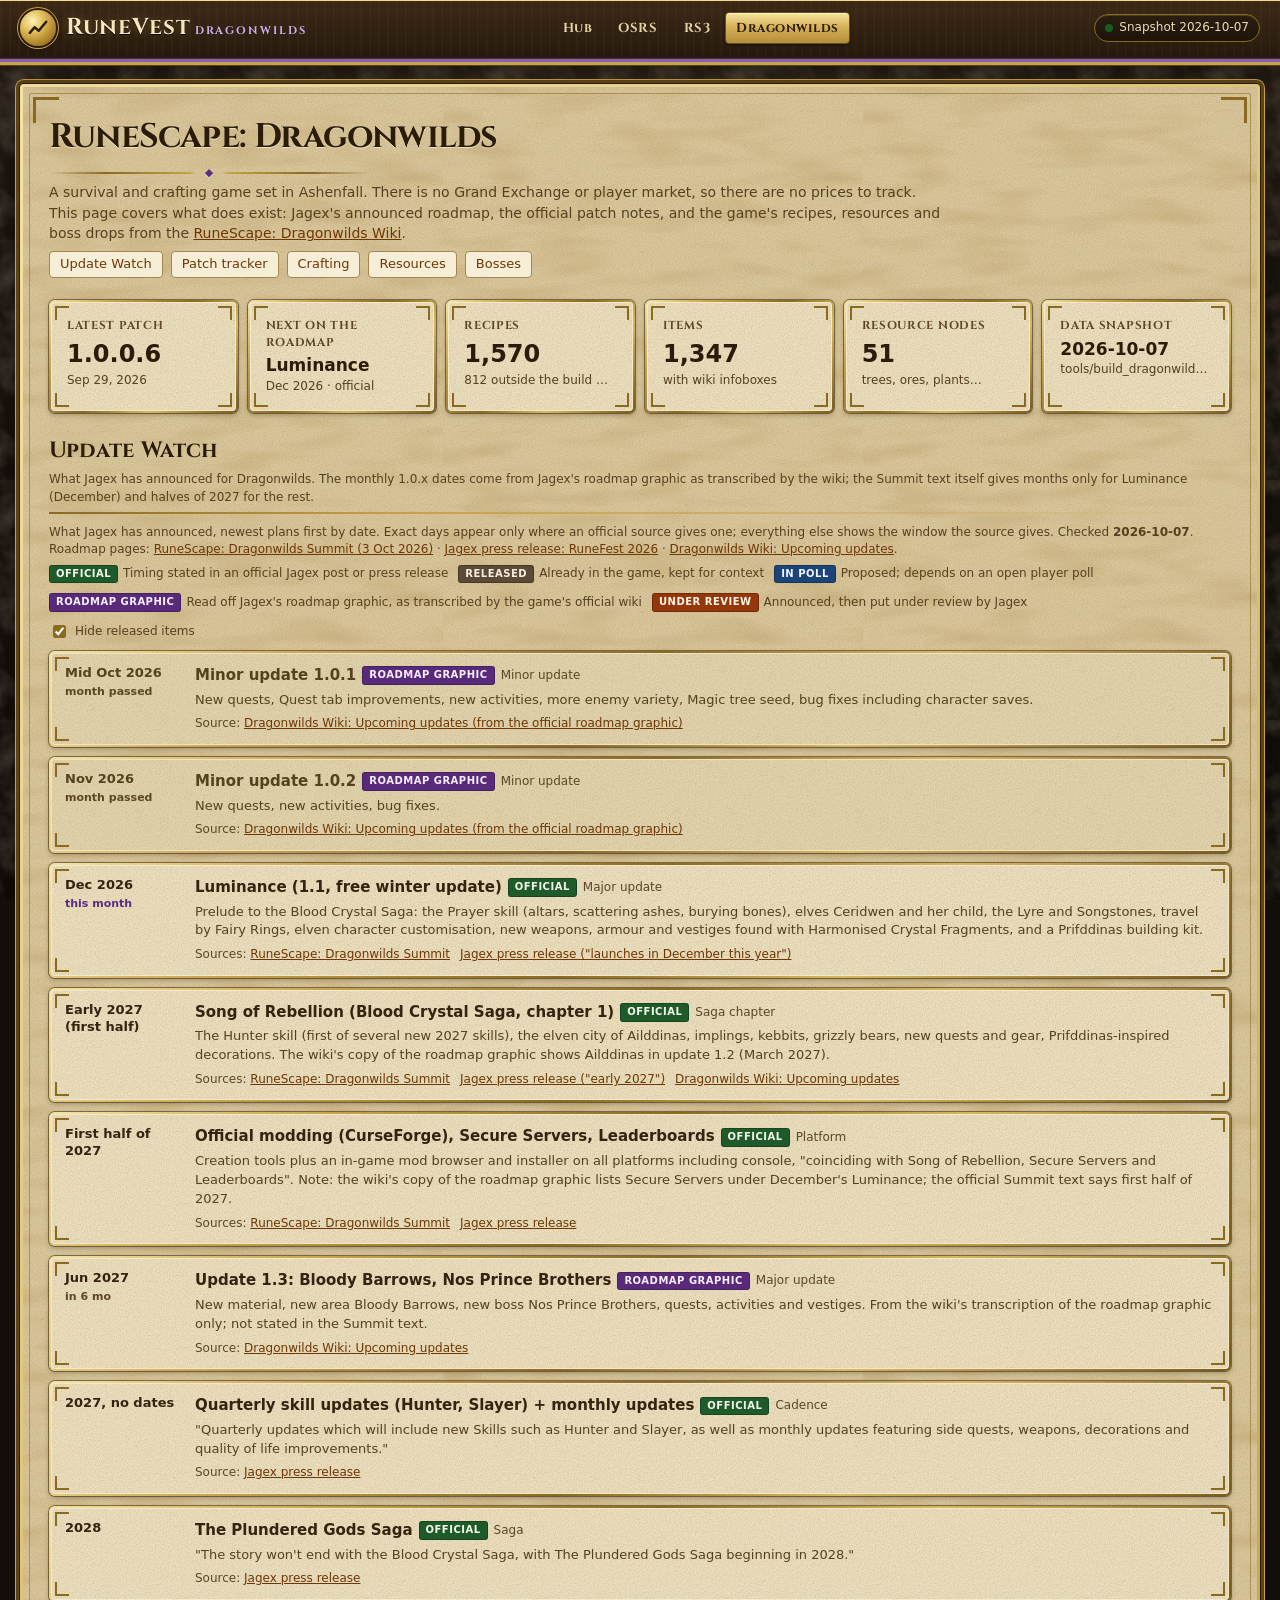
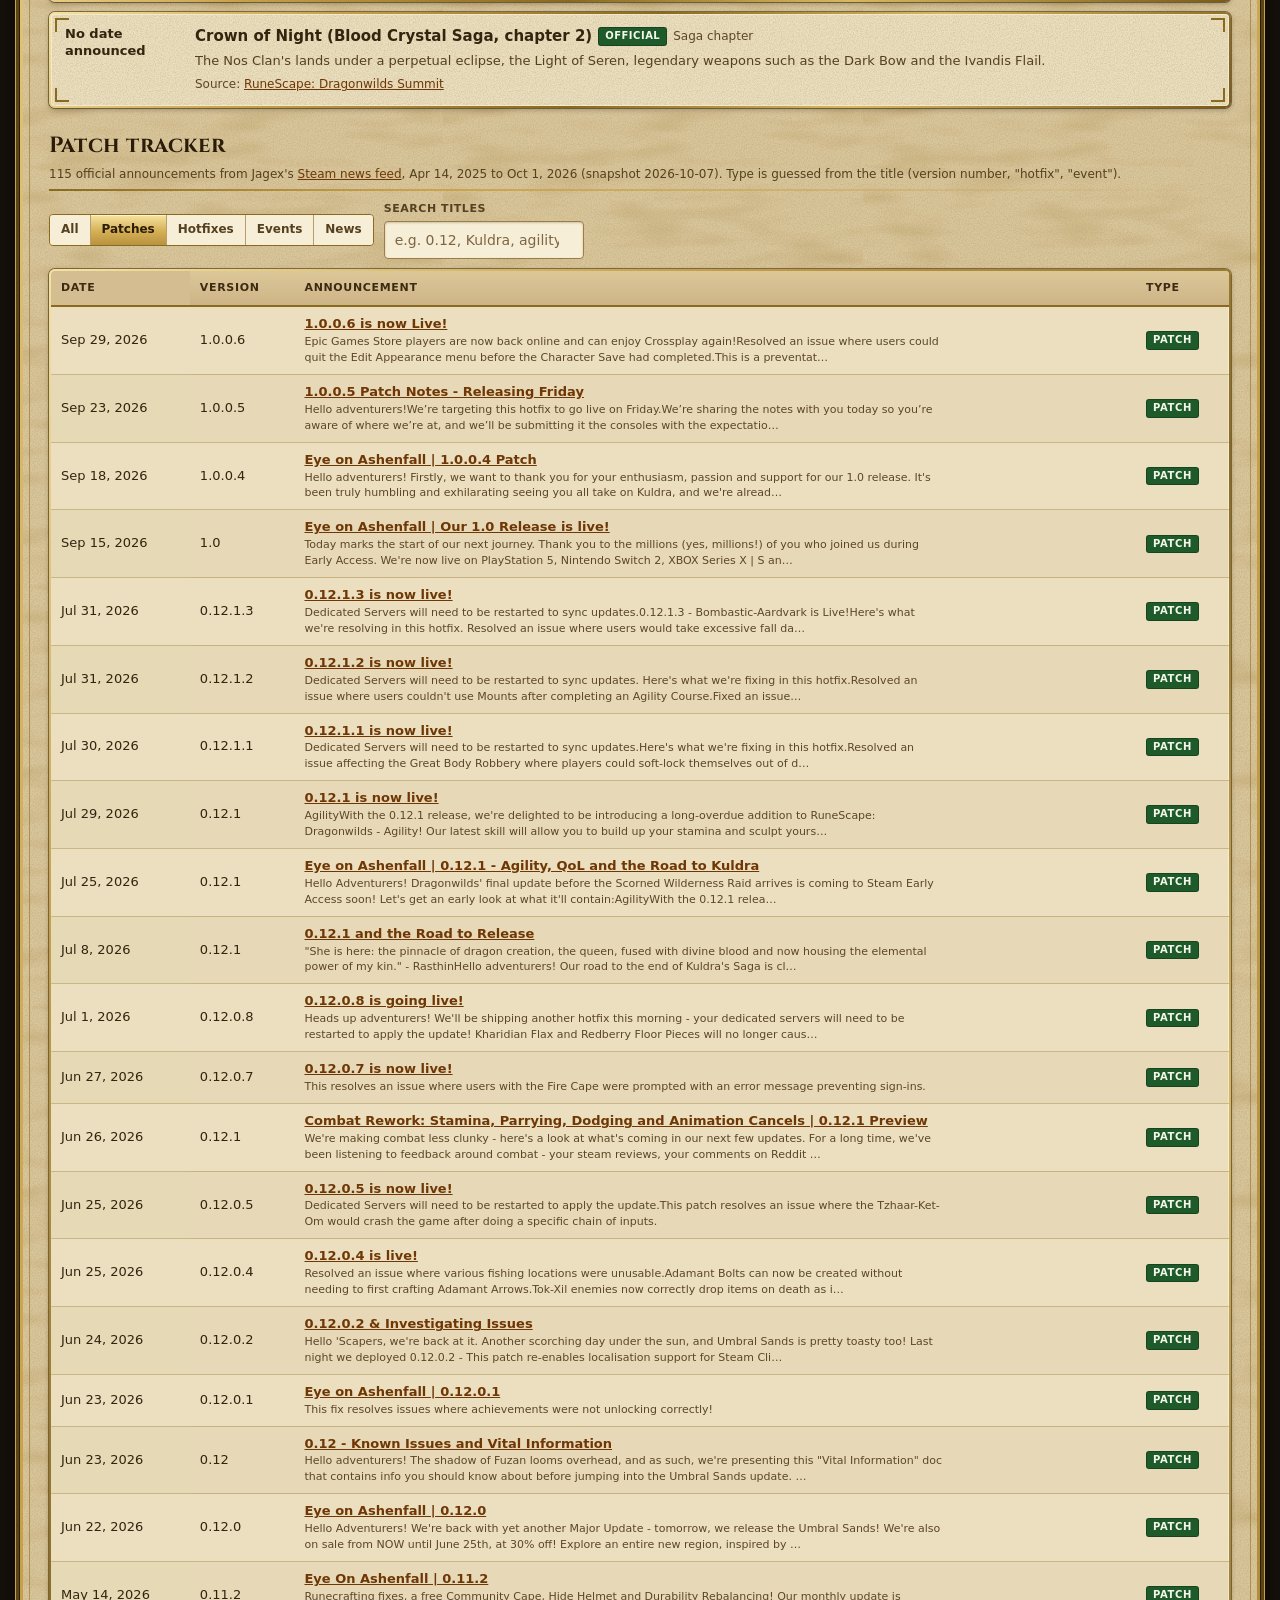
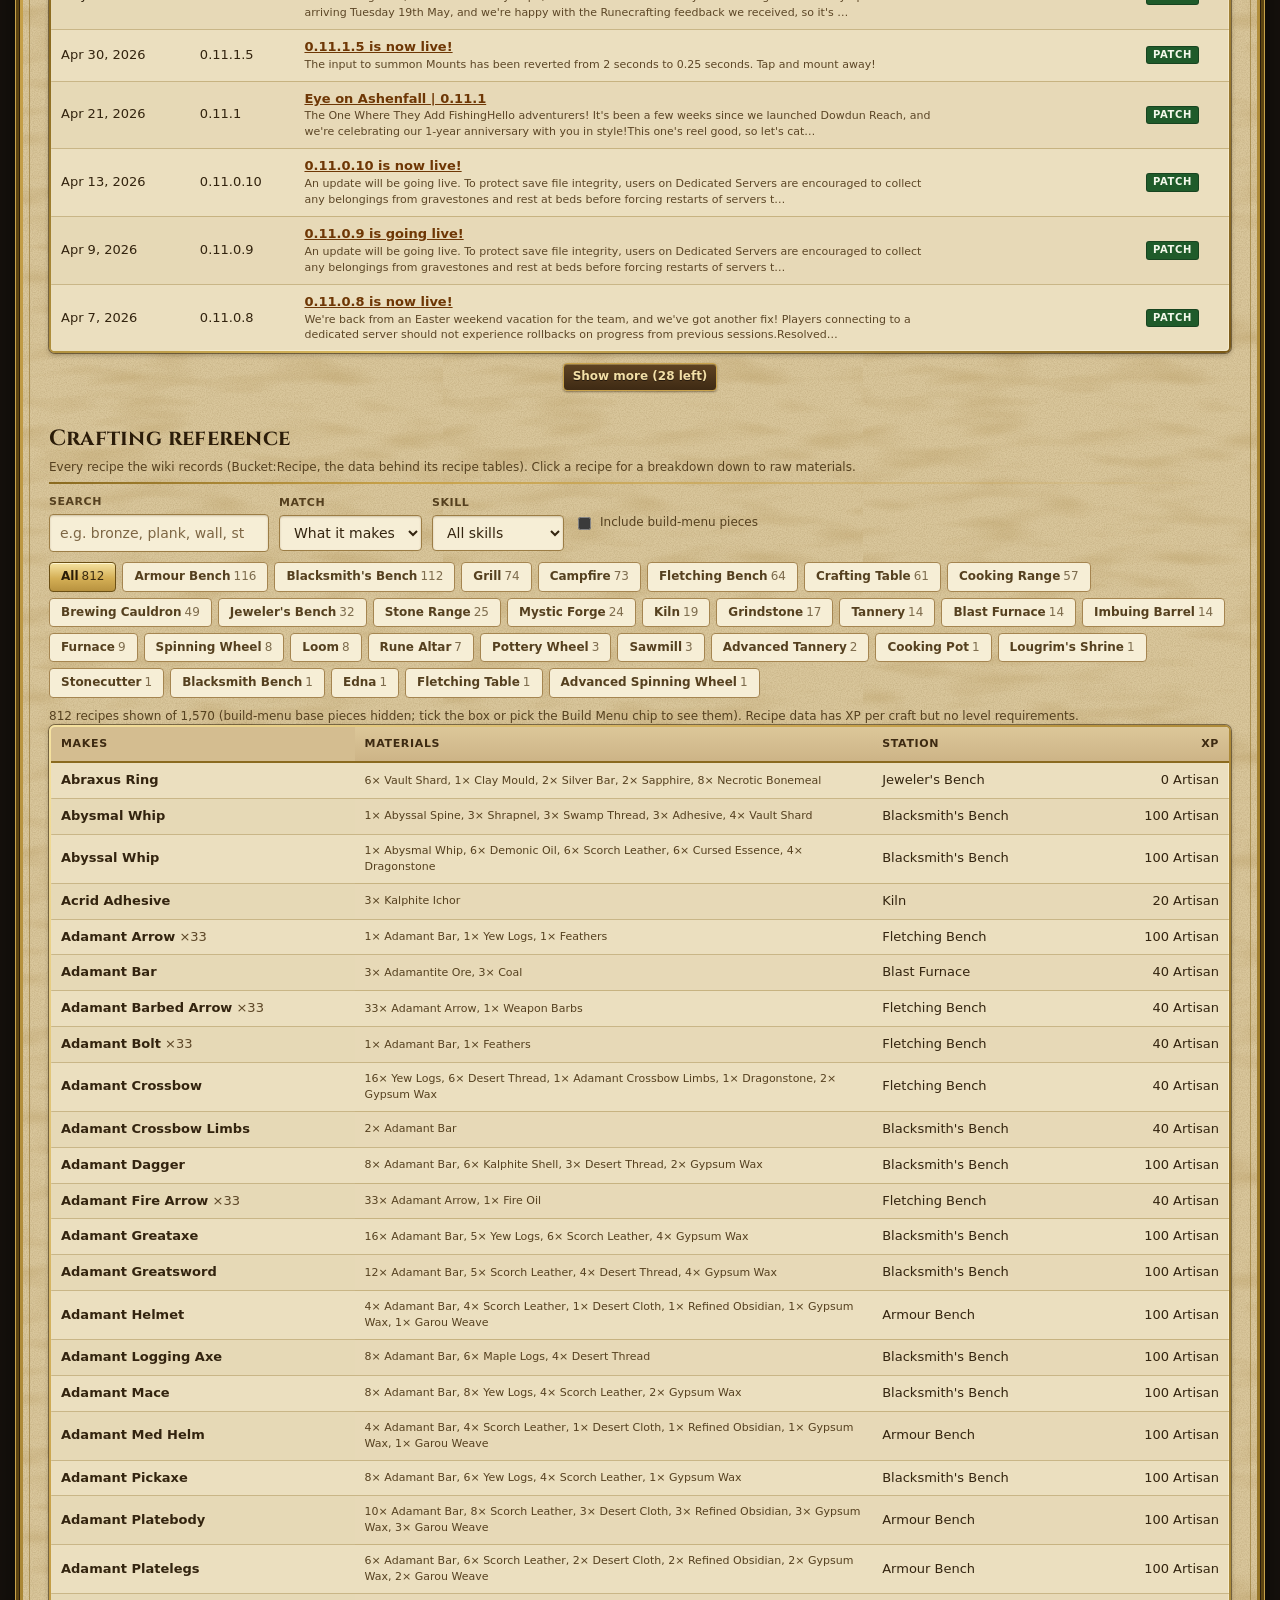
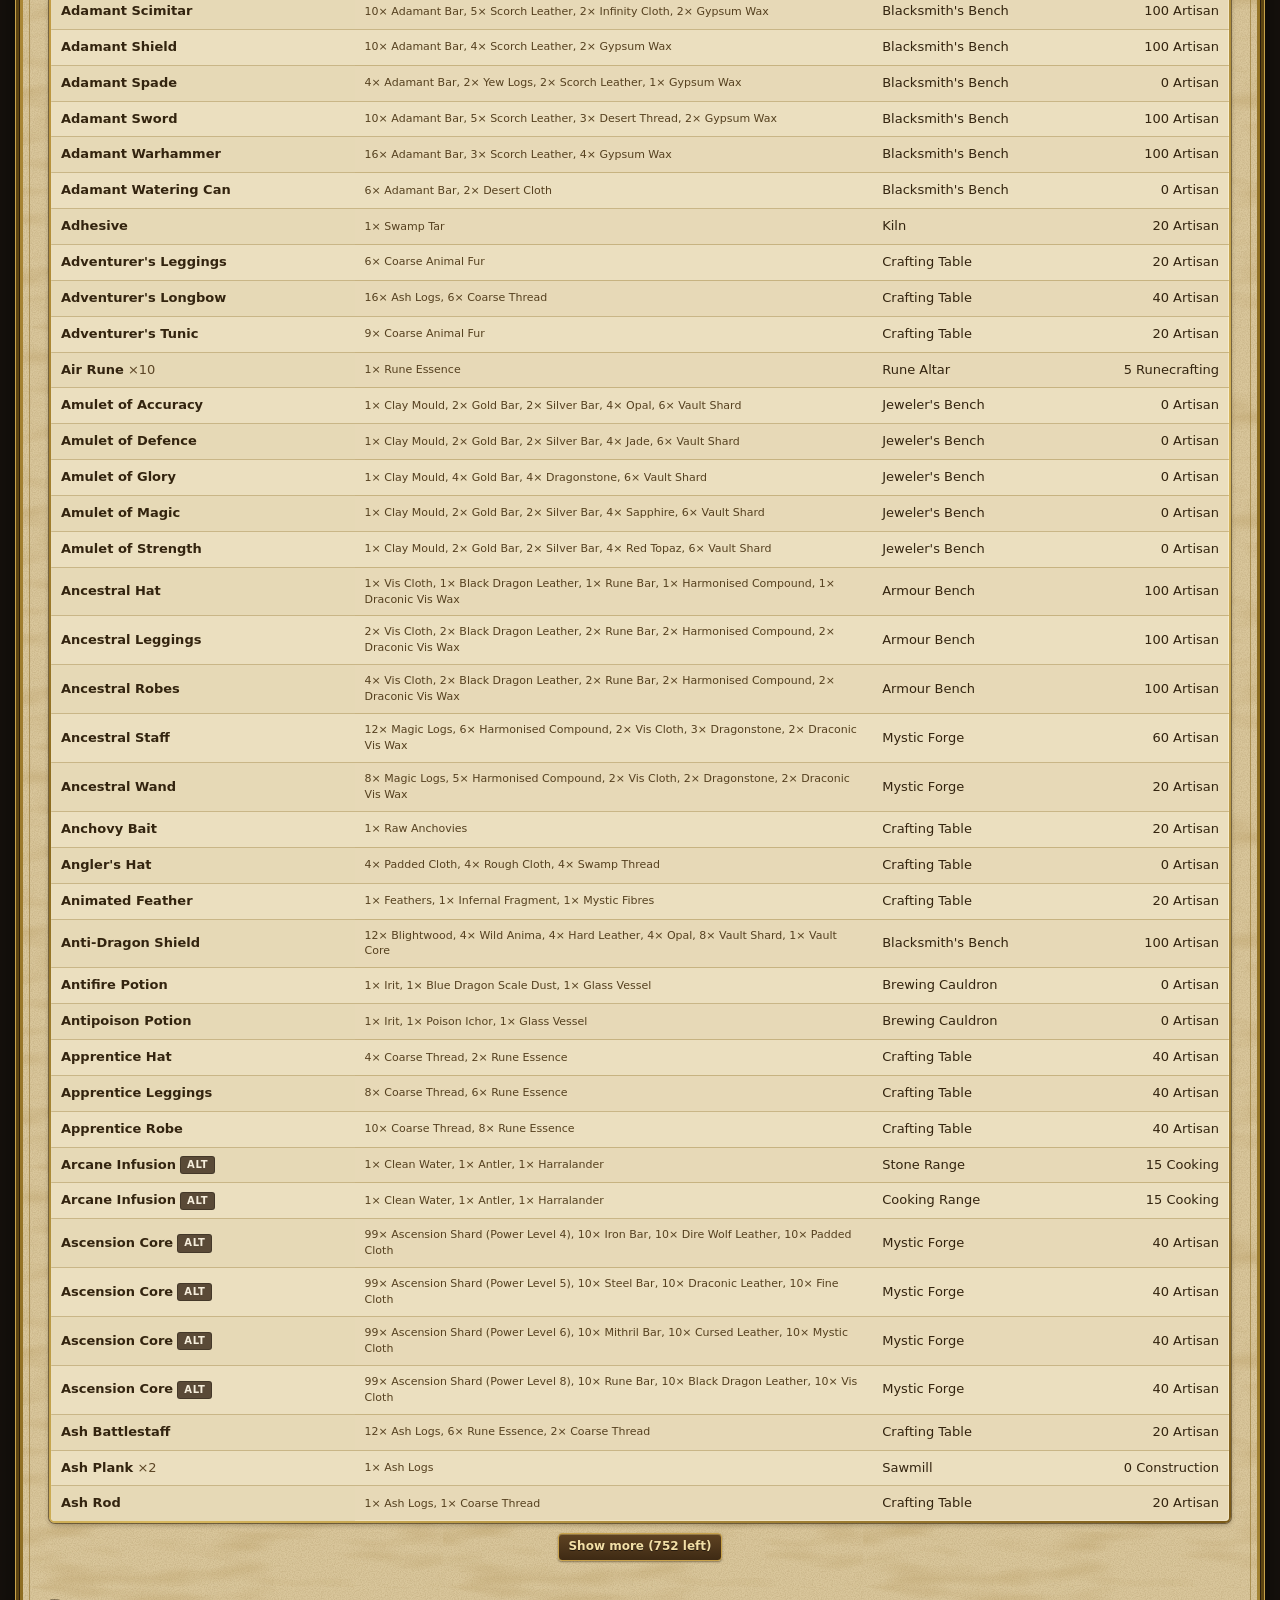
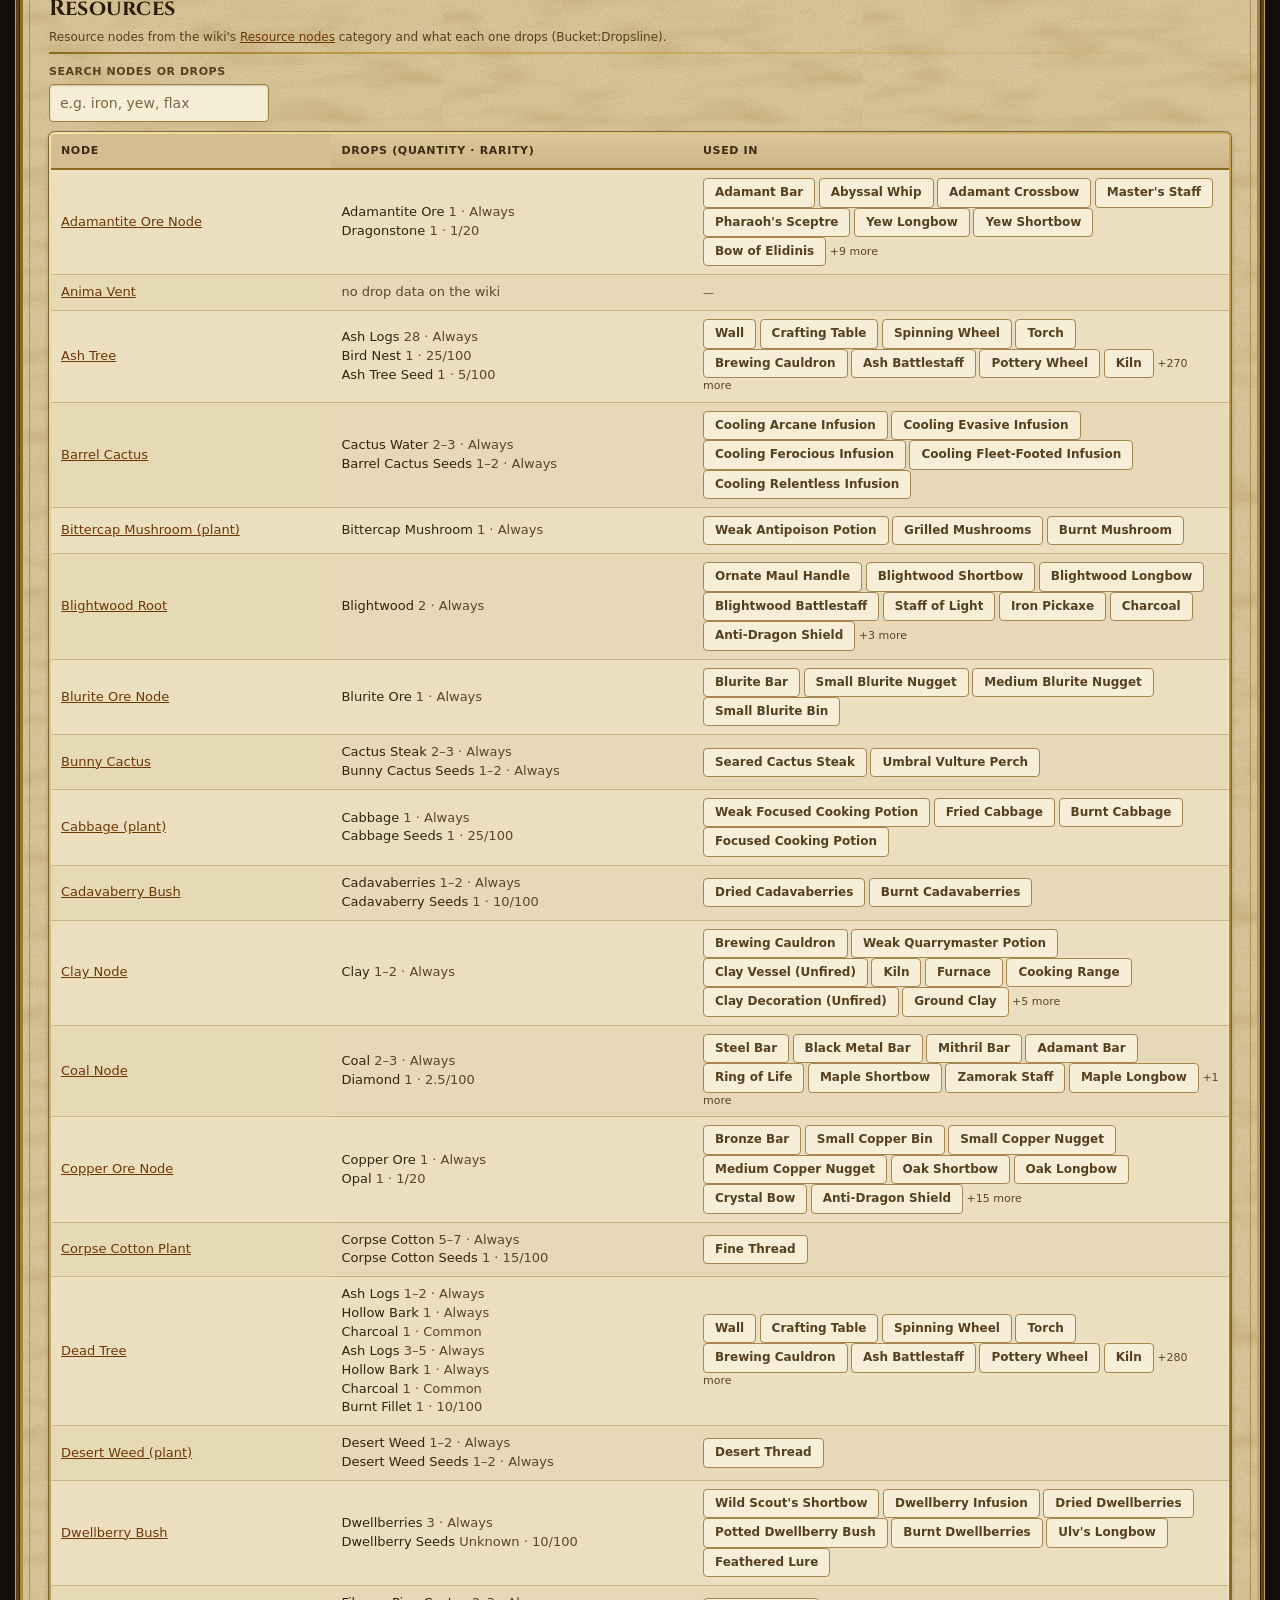
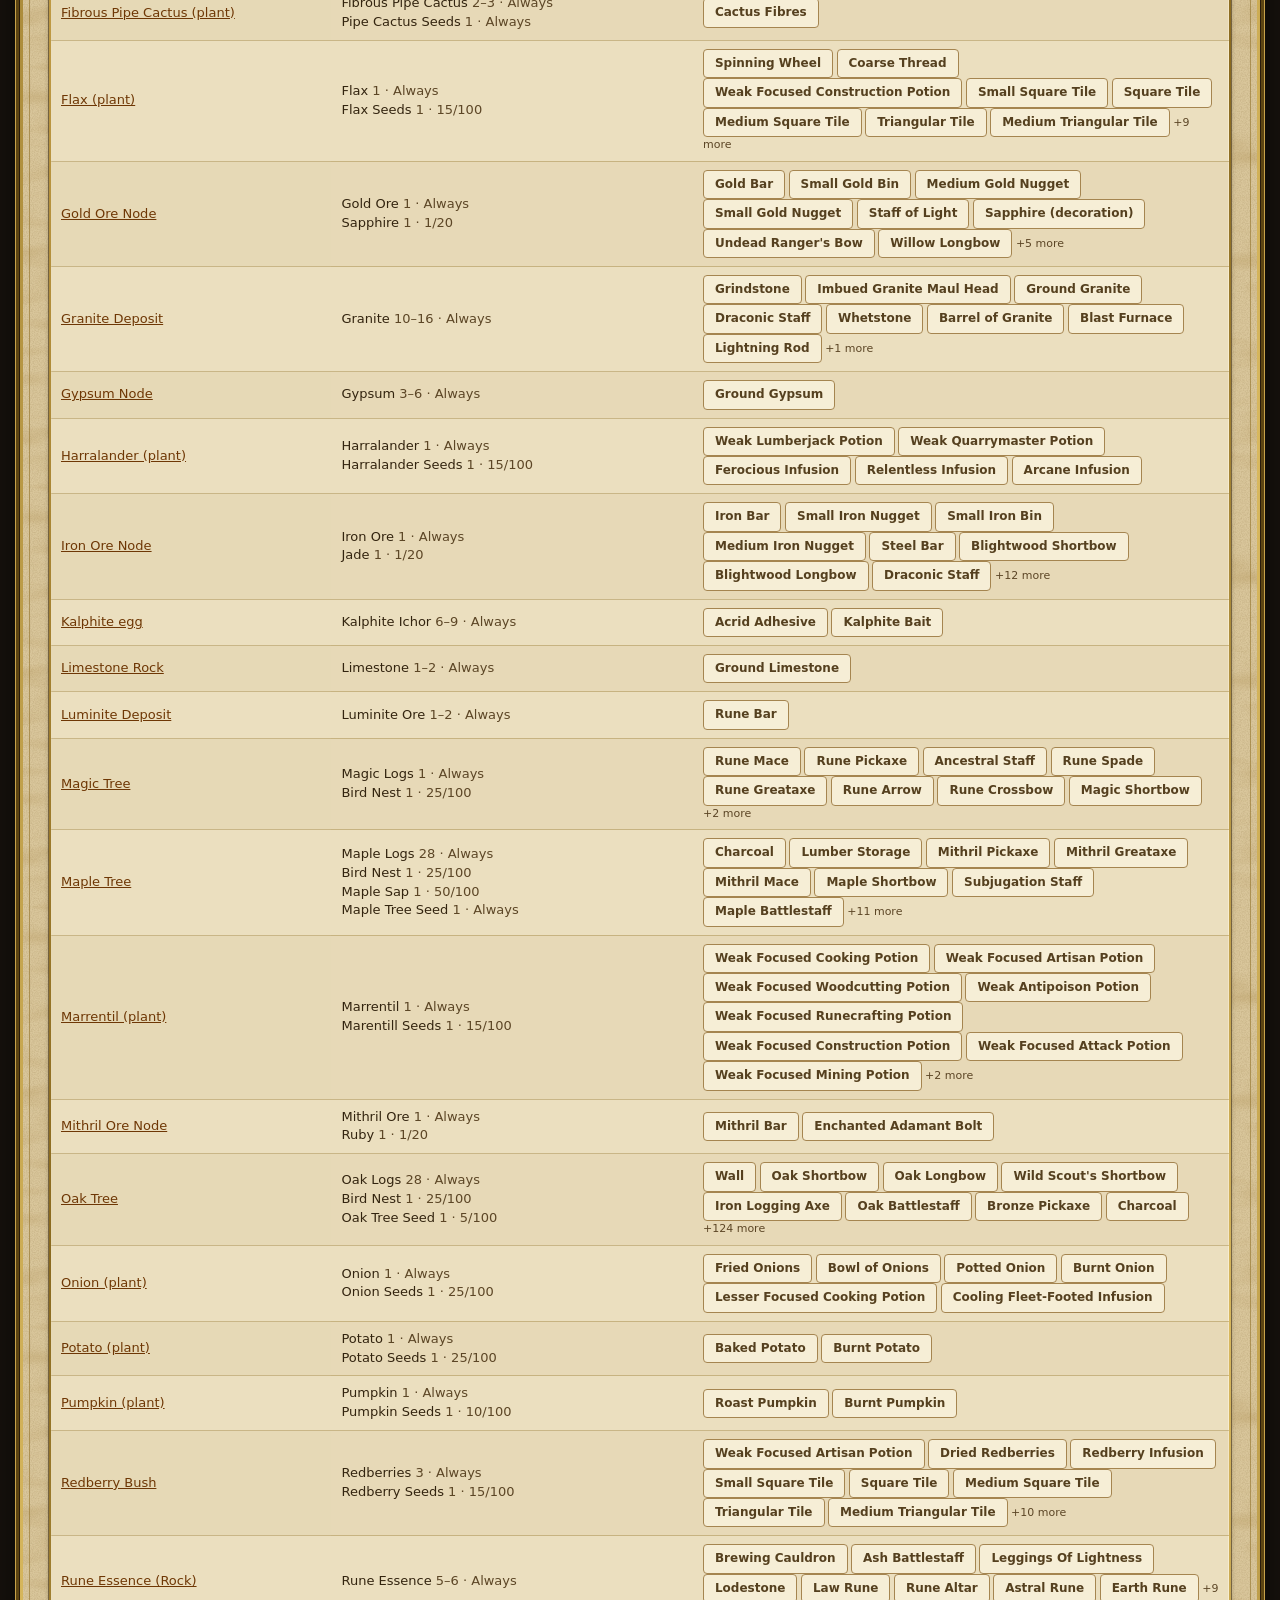
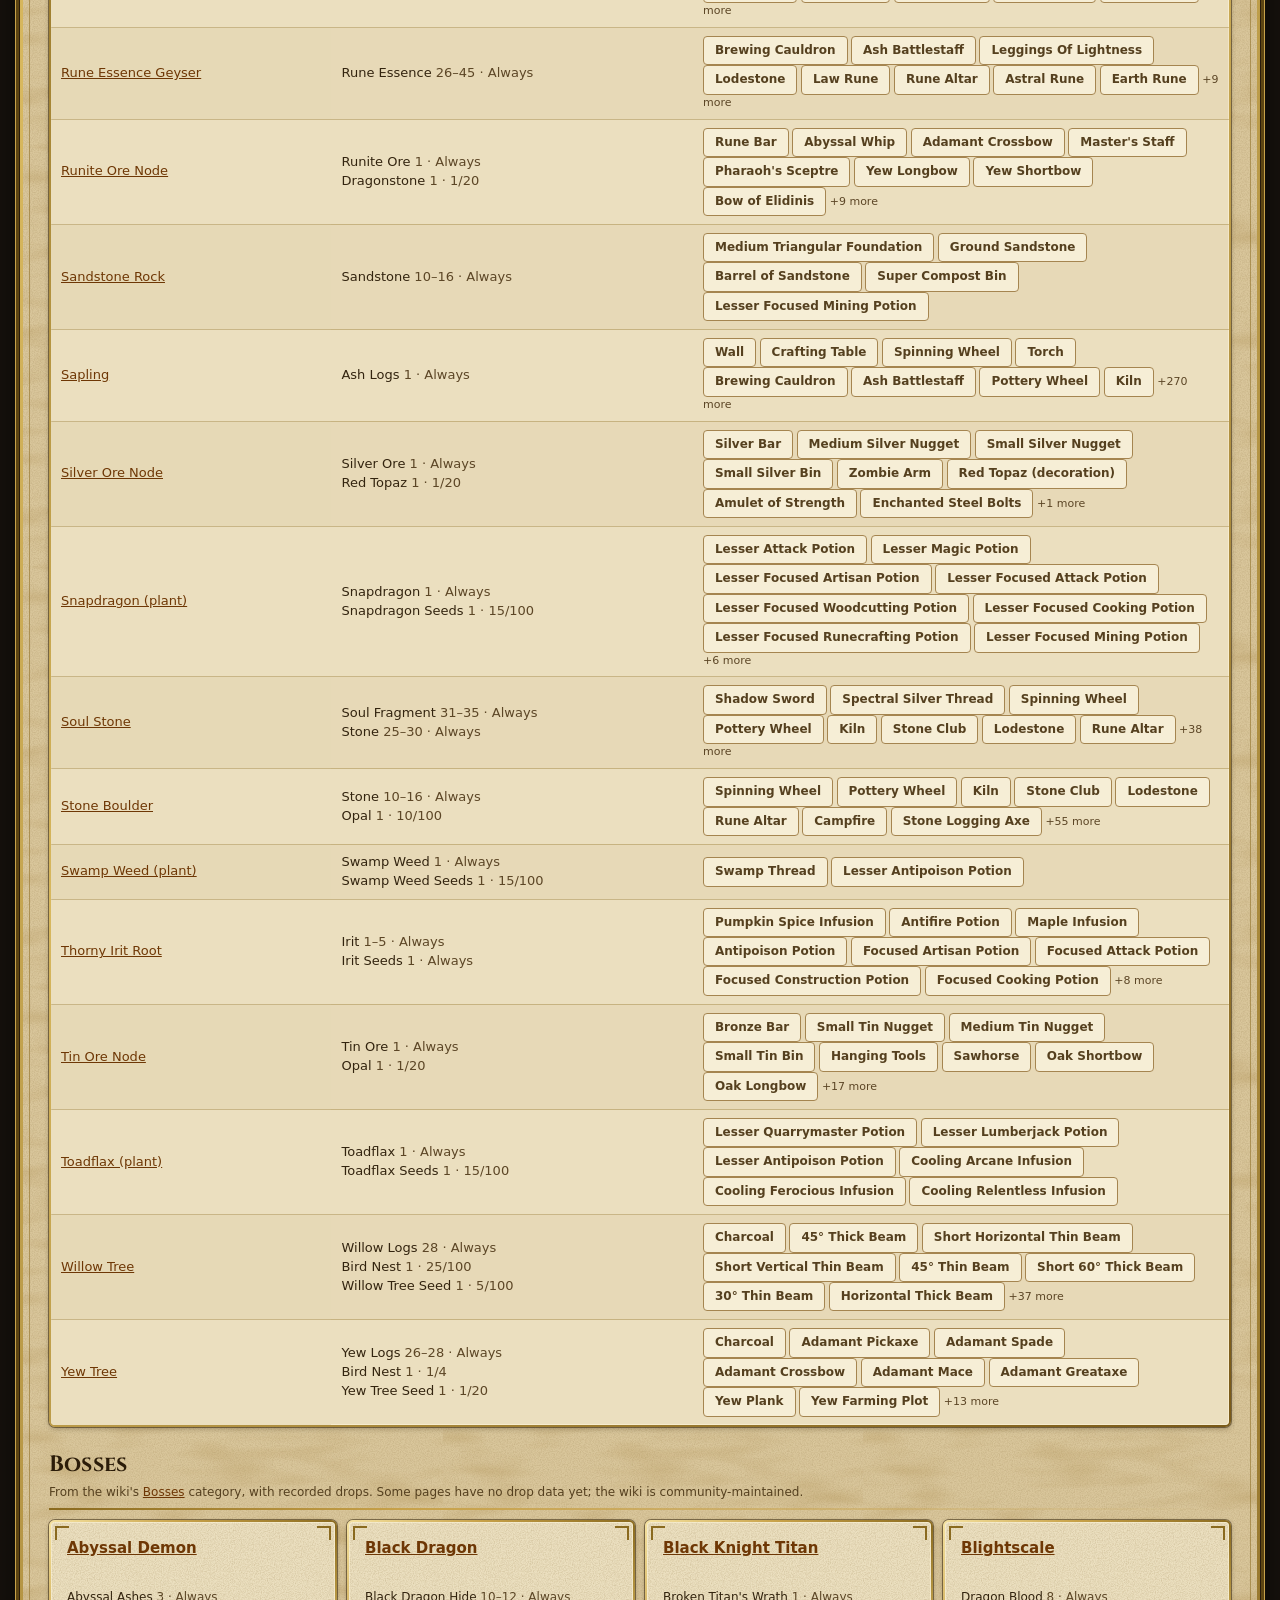
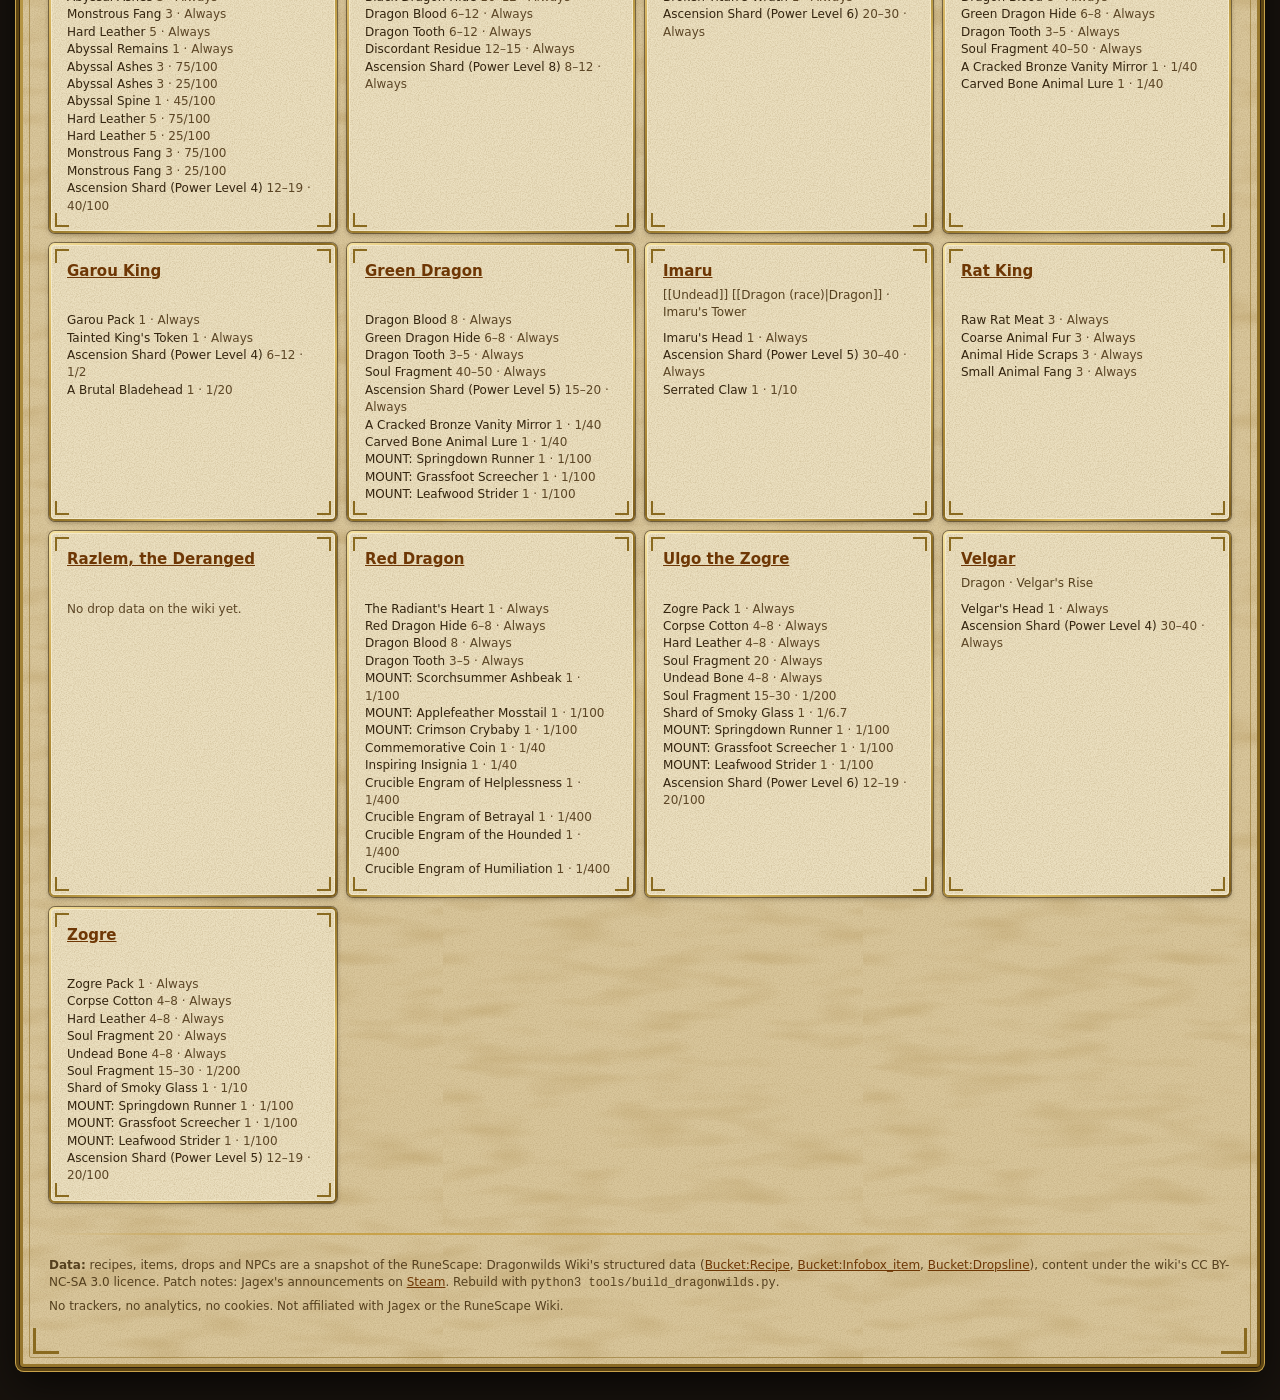
==== commit f89ce1dc: "Parchment and gold theme for all hub pages - Dark stone page, wood header with gold trim, parchment " ====
--- a/dragonwilds/index.html
+++ b/dragonwilds/index.html
@@ -6,15 +6,15 @@
 <title>RuneVest · RuneScape: Dragonwilds roadmap, patch tracker and crafting reference</title>
 <meta name="description" content="RuneScape: Dragonwilds update roadmap from official Jagex sources, a patch tracker built from the official Steam announcements, and a searchable crafting, resource and boss-drop reference from the Dragonwilds Wiki.">
 <meta name="color-scheme" content="dark">
-<meta name="theme-color" content="#0f172a">
-<link rel="icon" href="data:image/svg+xml,%3Csvg xmlns='http://www.w3.org/2000/svg' viewBox='0 0 32 32'%3E%3Crect width='32' height='32' rx='8' fill='%23f59e0b'/%3E%3Cpath d='M6 22l6-7 5 4 9-11' stroke='%230f172a' stroke-width='3.2' fill='none' stroke-linecap='round' stroke-linejoin='round'/%3E%3C/svg%3E">
+<meta name="theme-color" content="#2a1d10">
+<link rel="icon" href="data:image/svg+xml,%3Csvg xmlns='http://www.w3.org/2000/svg' viewBox='0 0 32 32'%3E%3Crect width='32' height='32' rx='8' fill='%23c8a24a'/%3E%3Cpath d='M6 22l6-7 5 4 9-11' stroke='%232b1d08' stroke-width='3.2' fill='none' stroke-linecap='round' stroke-linejoin='round'/%3E%3C/svg%3E">
 <link rel="stylesheet" href="../assets/base.css">
 </head>
-<body>
+<body data-game="dw">
 <header class="top">
   <div class="wrap">
     <a class="brand" href="../" aria-label="RuneVest hub">
-      <span class="logo" aria-hidden="true"><svg width="22" height="22" viewBox="0 0 32 32"><path d="M4 23l7-8 6 5 11-13" stroke="#0f172a" stroke-width="3.6" fill="none" stroke-linecap="round" stroke-linejoin="round"/></svg></span>
+      <span class="logo" aria-hidden="true"><svg width="22" height="22" viewBox="0 0 32 32"><path d="M4 23l7-8 6 5 11-13" stroke="#2b1d08" stroke-width="3.6" fill="none" stroke-linecap="round" stroke-linejoin="round"/></svg></span>
       <span><b>RuneVest</b><small>DRAGONWILDS</small></span>
     </a>
     <nav class="games" aria-label="Games"><a href="../">Hub</a><a href="../osrs/">OSRS</a><a href="../rs3/">RS3</a><a href="./" aria-current="page">Dragonwilds</a></nav>
--- a/assets/base.css
+++ b/assets/base.css
@@ -1,5 +1,5 @@
 /* RuneVest shared styles (originally the OSRS page's inline CSS). */
-:root{--bg:#0f172a;--panel:#1e293b;--panel2:#162032;--line:#334155;--line2:#475569;--txt:#e2e8f0;--mute:#94a3b8;--dim:#64748b;--gold:#f59e0b;--gold2:#fbbf24;--up:#22c55e;--down:#f87171;--blue:#60a5fa;--r:14px}
+:root{--bg:#f6eed6;--panel:#ebdfbf;--panel2:#e4d6b1;--sheet:#d9c69b;--line:#b89e6c;--line2:#8a6a1f;--txt:#33240f;--mute:#55401f;--dim:#5c4626;--gold:#c8a24a;--gold2:#6b470c;--goldhi:#f3dc8f;--golddk:#8a6a1f;--up:#175c24;--down:#9a1f16;--blue:#1d4a82;--link:#6e3705;--accent:#c8a24a;--accent-ink:#6b470c;--accent-hdr:#f3dc8f;--r:6px;--head:'Cinzel','Trajan Pro','Palatino Linotype',Palatino,'Book Antiqua',Georgia,serif}
 *{box-sizing:border-box}
 html{-webkit-text-size-adjust:100%}
 body{margin:0;background:var(--bg);color:var(--txt);font:14px/1.45 system-ui,-apple-system,"Segoe UI",Roboto,Inter,Helvetica,Arial,sans-serif}
@@ -193,3 +193,164 @@
 .tree li{margin:2px 0}
 .tree .q{color:var(--gold2);font-weight:700;font-variant-numeric:tabular-nums}
 .tree .fac{color:var(--dim);font-size:11px}
+
+/* =====================================================================
+   Parchment theme: dark stone page, wood header, parchment sheet with
+   gold trim. All textures are CSS gradients / inline SVG noise; no game
+   art or Jagex assets. Cinzel is self-hosted (SIL OFL, assets/fonts).
+   ===================================================================== */
+@font-face{font-family:'Cinzel';font-style:normal;font-weight:400 900;font-display:swap;src:url(fonts/cinzel-latin.woff2) format('woff2')}
+:root{
+ --noise:url("data:image/svg+xml,%3Csvg xmlns='http://www.w3.org/2000/svg' width='180' height='180'%3E%3Cfilter id='n'%3E%3CfeTurbulence type='fractalNoise' baseFrequency='.85' numOctaves='3' stitchTiles='stitch'/%3E%3CfeColorMatrix values='0 0 0 0 .32 0 0 0 0 .22 0 0 0 0 .08 0 0 0 .5 -.18'/%3E%3C/filter%3E%3Crect width='100%25' height='100%25' filter='url(%23n)'/%3E%3C/svg%3E");
+ --fibres:url("data:image/svg+xml,%3Csvg xmlns='http://www.w3.org/2000/svg' width='420' height='420'%3E%3Cfilter id='f'%3E%3CfeTurbulence type='fractalNoise' baseFrequency='.012 .05' numOctaves='2' seed='7'/%3E%3CfeColorMatrix values='0 0 0 0 .45 0 0 0 0 .3 0 0 0 0 .1 0 0 0 .9 -.42'/%3E%3C/filter%3E%3Crect width='100%25' height='100%25' filter='url(%23f)'/%3E%3C/svg%3E");
+ --stone:url("data:image/svg+xml,%3Csvg xmlns='http://www.w3.org/2000/svg' width='240' height='240'%3E%3Cfilter id='s'%3E%3CfeTurbulence type='fractalNoise' baseFrequency='.035' numOctaves='4' seed='3'/%3E%3CfeColorMatrix values='0 0 0 0 .5 0 0 0 0 .42 0 0 0 0 .32 0 0 0 .55 -.2'/%3E%3C/filter%3E%3Crect width='100%25' height='100%25' filter='url(%23s)'/%3E%3C/svg%3E");
+ --trim:linear-gradient(135deg,#f6e3a1 0%,#c8a24a 22%,#8a6a1f 48%,#d8b85e 70%,#7a5a18 100%);
+ --corner:var(--golddk);
+}
+body[data-game=osrs]{--accent:#d9902a;--accent-ink:#7a4200;--accent-hdr:#f0b453}
+body[data-game=rs3]{--accent:#4f86c6;--accent-ink:#1d4a82;--accent-hdr:#9cc3f0}
+body[data-game=dw]{--accent:#8a5cc0;--accent-ink:#5b2d82;--accent-hdr:#cdb0f0}
+html{background:#17120d}
+body{color:var(--txt);background:var(--stone),radial-gradient(1200px 700px at 50% -10%,#3a2c1d 0%,transparent 70%),linear-gradient(#211911,#120d09);background-attachment:fixed;min-height:100vh}
+a{color:var(--link)}
+a:hover{color:var(--txt)}
+:focus-visible{outline:2px solid var(--golddk);outline-offset:2px}
+h1,h2,.brand b,.gamecard h2,.metric .k,.fgroup legend,.gamecard .eyebrow,dialog h2{font-family:var(--head)}
+h1,h2{font-weight:700;letter-spacing:.01em}
+/* ---- wood header with gold trim ---- */
+.top{background:repeating-linear-gradient(90deg,rgba(255,255,255,.018) 0 2px,transparent 2px 9px),linear-gradient(#3d2a16,#24180c);backdrop-filter:none;border-bottom:0;box-shadow:0 1px 0 #f3dc8f inset,0 -3px 0 var(--accent) inset,0 -4px 0 #4a3415 inset,0 3px 0 #c8a24a,0 4px 0 #5d4513,0 8px 18px rgba(0,0,0,.55);color:#f1e4c3;padding-bottom:4px}
+.top .wrap{padding-bottom:12px}
+.brand b{font-size:23px;letter-spacing:.03em;color:#f6e7bf;text-shadow:0 1px 0 #000,0 0 10px rgba(200,162,74,.35)}
+.brand small{color:var(--accent-hdr);font-family:var(--head);letter-spacing:.18em}
+.logo{border-radius:50%;background:radial-gradient(circle at 35% 30%,#fff1b8 0%,#e3bf5f 32%,#a77d22 72%,#6b4d10 100%);box-shadow:0 0 0 2px #2a1c0b,0 0 0 3px #c8a24a,0 2px 6px rgba(0,0,0,.6)}
+.top .status{color:#d9c69b}
+.top .pill{background:linear-gradient(#2b1e10,#1d140a);border:1px solid #8a6a1f;color:#ecdcb4;box-shadow:inset 0 1px 0 rgba(243,220,143,.15)}
+.top .pill b{color:#f6e7bf}
+.games a{color:#e6d3a3;font-family:var(--head);font-weight:700;letter-spacing:.04em;border-radius:4px}
+.games a:hover{color:#fff4d0;background:rgba(200,162,74,.16);border-color:rgba(200,162,74,.4)}
+.games a[aria-current=page]{color:#2b1d08;background:linear-gradient(#f6e3a1,#d4af55 50%,#b38d3a);border-color:#6b4f14;box-shadow:inset 0 1px 0 #fff6cf,0 1px 2px rgba(0,0,0,.5)}
+/* ---- buttons: dark leather with gold edge ---- */
+.btn{background:linear-gradient(#5f4322,#3e2a14);color:#f3dfa6;border:1px solid #c8a24a;border-radius:4px;box-shadow:inset 0 1px 0 rgba(243,220,143,.35),0 1px 2px rgba(40,25,8,.45);text-shadow:0 1px 0 rgba(0,0,0,.5)}
+.btn:hover{background:linear-gradient(#73522a,#4a3218);border-color:#f3dc8f;color:#fff4d0}
+.btn.sm{border-radius:4px}
+/* ---- the parchment sheet ---- */
+main.wrap{position:relative;margin:22px auto 34px;width:min(1400px,calc(100% - 40px));max-width:none;padding:4px 26px 2px;border:3px solid transparent;border-radius:4px;
+ background:var(--fibres) padding-box,var(--noise) padding-box,radial-gradient(130% 110% at 50% 45%,transparent 62%,rgba(110,70,20,.22) 100%) padding-box,linear-gradient(var(--sheet),var(--sheet)) padding-box,var(--trim) border-box;
+ box-shadow:0 0 0 1px #2a1c0b,0 0 0 4px #5d4513,0 0 0 5px #c8a24a,0 14px 40px rgba(0,0,0,.7)}
+main.wrap::before{content:"";position:absolute;inset:6px;pointer-events:none;border:1px solid rgba(138,106,31,.55);border-radius:2px}
+/* ornate corner brackets */
+.panel,.card,.post,.rm-item,.gamecard,dialog,main.wrap{--cs:14px;--ct:2px}
+.panel,.card,.post,.rm-item,.gamecard{position:relative}
+.panel::after,.card::after,.post::after,.rm-item::after,.gamecard::after,main.wrap::after{content:"";position:absolute;inset:4px;pointer-events:none;
+ background:
+  linear-gradient(var(--corner),var(--corner)) left top/var(--cs) var(--ct),linear-gradient(var(--corner),var(--corner)) left top/var(--ct) var(--cs),
+  linear-gradient(var(--corner),var(--corner)) right top/var(--cs) var(--ct),linear-gradient(var(--corner),var(--corner)) right top/var(--ct) var(--cs),
+  linear-gradient(var(--corner),var(--corner)) left bottom/var(--cs) var(--ct),linear-gradient(var(--corner),var(--corner)) left bottom/var(--ct) var(--cs),
+  linear-gradient(var(--corner),var(--corner)) right bottom/var(--cs) var(--ct),linear-gradient(var(--corner),var(--corner)) right bottom/var(--ct) var(--cs);
+ background-repeat:no-repeat}
+main.wrap::after{inset:10px;--cs:26px;--ct:3px}
+/* ---- parchment panels with gold bevel ---- */
+.panel,.card,.post,.rm-item,.gamecard,.tbl-wrap,dialog{border:2px solid transparent;border-radius:var(--r);color:var(--txt);
+ background:var(--noise) padding-box,radial-gradient(140% 120% at 50% 40%,transparent 60%,rgba(122,84,30,.14) 100%) padding-box,linear-gradient(var(--panel),var(--panel)) padding-box,var(--trim) border-box;
+ box-shadow:0 0 0 1px rgba(58,40,15,.55),inset 0 0 0 1px rgba(255,248,220,.55),0 2px 5px rgba(40,25,8,.3)}
+.card:hover,.gamecard:hover{box-shadow:0 0 0 1px rgba(58,40,15,.7),inset 0 0 0 1px rgba(255,248,220,.7),0 0 0 3px rgba(200,162,74,.45),0 4px 10px rgba(40,25,8,.35);border-color:transparent}
+.card:focus-visible,.gamecard:focus-visible{outline:3px solid var(--golddk);outline-offset:2px}
+.tbl-wrap{background:linear-gradient(var(--panel),var(--panel)) padding-box,var(--trim) border-box}
+.post .tbl-wrap{background:linear-gradient(var(--panel2),var(--panel2)) padding-box,var(--trim) border-box}
+.rm-item.past{opacity:1;--panel:#e1d3ae}
+.rm-item.past h3,.rm-item.past .rm-when{color:var(--mute)}
+/* text tones on parchment */
+.hero h1{font-size:34px;color:#2b1c09;text-shadow:0 1px 0 rgba(255,246,214,.6)}
+.hero h1::after{content:"\25C6";display:block;width:min(320px,80%);margin:6px 0 2px;color:var(--accent-ink);font-size:10px;line-height:10px;text-align:center;
+ background:linear-gradient(90deg,transparent,var(--golddk) 18%,var(--gold) 44%,transparent 46%,transparent 54%,var(--gold) 56%,var(--golddk) 82%,transparent) center/100% 2px no-repeat}
+.hero p{color:var(--mute)}
+h2{color:#2b1c09}
+.sec-head{padding-bottom:8px;background:linear-gradient(90deg,var(--golddk),var(--gold) 30%,rgba(200,162,74,.25) 80%,transparent) left bottom/100% 2px no-repeat}
+.metric .k{font-size:11.5px;letter-spacing:.06em;color:var(--dim);font-weight:700}
+.metric .v{color:#2b1c09}
+.fgroup{border:1px solid var(--line);border-radius:4px;background:rgba(255,250,232,.25)}
+.fgroup legend{color:var(--accent-ink);font-size:12px;letter-spacing:.06em}
+.field label{color:var(--mute)}
+.field input,.field select,#rc-qty{background:var(--bg) !important;color:var(--txt);border:1px solid #9c7d45 !important;border-radius:4px !important;box-shadow:inset 0 1px 2px rgba(90,60,20,.25)}
+.field input::placeholder{color:#7d6644}
+.field input:focus,.field select:focus{outline:2px solid var(--golddk);border-color:var(--golddk)}
+.field .hint{color:var(--dim)}
+/* tabs as gold-edged page tabs */
+.tabs{border-bottom:2px solid var(--golddk);gap:4px}
+.tab{color:var(--mute);border:1px solid transparent;border-bottom:0;border-radius:4px 4px 0 0;margin-bottom:-2px;border-bottom:2px solid transparent}
+.tab:hover{color:var(--txt);background:rgba(200,162,74,.15)}
+.tab[aria-selected=true]{color:#2b1c09;background:linear-gradient(#f3e7c6,var(--panel));border-color:var(--golddk);border-bottom:2px solid var(--panel);box-shadow:inset 0 2px 0 var(--gold)}
+.tab .cnt{color:var(--dim)}
+.seg{border:1px solid var(--golddk);border-radius:4px}
+.seg button{background:var(--bg);color:var(--mute)}
+.seg button+button{border-left:1px solid var(--line)}
+.seg button[aria-pressed=true],.chip[aria-pressed=true]{background:linear-gradient(#f6e3a1,#d4af55 55%,#b8923f);color:#2b1d08;box-shadow:inset 0 1px 0 #fff6cf}
+.chip{background:var(--bg);border:1px solid #a58550;color:var(--mute);border-radius:4px}
+.chip:hover{border-color:var(--golddk);color:var(--txt)}
+.chip[aria-pressed=true]{border-color:#6b4f14}
+.chip[aria-pressed=true] .cnt{opacity:.9}
+.controls label.chk{color:var(--mute)}
+input[type=checkbox]{accent-color:#8a6a1f}
+/* status / item tags: dark fills, light text, AA contrast */
+.tag,.basis{border-radius:3px;border:1px solid rgba(0,0,0,.25)}
+.tag,.basis.official{background:#1f5b2a;color:#f3f8ea}
+.tag.gray,.basis.released{background:#5a4a37;color:#f6eedc}
+.tag.blue,.basis.poll{background:#1d4477;color:#eef4ff}
+.basis.roadmap-image{background:#5a2a7a;color:#f7eeff}
+.tag.warn,.basis.re-evaluation{background:#94380a;color:#fff5e8}
+.rm-legend{color:var(--mute)}
+/* cards, kv, profit boxes */
+.kv div span{color:var(--dim)}
+.profit,.box,.chart,.gamecard .next{background:var(--bg);border:1px solid #b39860;border-radius:4px;box-shadow:inset 0 1px 3px rgba(90,60,20,.18)}
+.box .k{color:var(--dim)}
+.gamecard .next b{color:var(--txt)}
+.gamecard .eyebrow{color:var(--accent-ink);letter-spacing:.1em;font-size:12px}
+.gamecard ul{color:var(--mute)}
+.gamecard .go{color:var(--link);font-family:var(--head);letter-spacing:.03em}
+.gamecard .live{color:var(--dim)}
+.gamecard .stripe{height:5px;inset:2px 2px auto 2px;border-radius:2px;opacity:.9}
+.gamecard{border-radius:var(--r)}
+/* tables */
+th{background:linear-gradient(#dcc799,#cdb487);color:#3d2a12;border-bottom:2px solid var(--golddk)}
+td{border-top:1px solid rgba(138,106,31,.35)}
+tbody tr:nth-child(even) td{background-color:rgba(160,120,50,.06)}
+tbody tr:hover,tbody tr:hover td{background-color:rgba(200,162,74,.2)}
+td.sticky,th.sticky{background:var(--panel)}
+th.sticky{background:#d4bd90}
+tbody tr:nth-child(even) td.sticky{background:#e6d9b6}
+tbody tr:hover td.sticky{background:#e0cd9d}
+.post .tbl-wrap td.sticky{background:var(--panel2)}
+.post .tbl-wrap tbody tr:hover td.sticky{background:#dcc898}
+td.name button:hover,.post h3 a:hover{color:var(--link)}
+.post h3 a{color:var(--txt)}
+.post .meta{color:var(--dim)}
+.legs,.cr-legs,.staffnote,.fsum,.note,.empty{color:var(--mute)}
+.free{color:var(--dim)}
+/* banners / errors */
+.banner{background:linear-gradient(#f5e6bb,#ecd9a3);border:1px solid #9a6b14;border-left:5px solid var(--golddk);color:#3b2a12;border-radius:4px}
+.banner b{color:#6b3a00}
+.err{background:#f3d9cf;border:1px solid #9b2218;color:#5e120c;border-radius:4px}
+.nfa{color:#7a3300;border-color:#a0601a;background:rgba(255,240,210,.6)}
+.rm-item .mkt{color:var(--txt);border-left:3px solid var(--gold)}
+.rm-when .rel{color:var(--dim)}.rm-when .rel.soon{color:var(--accent-ink)}
+.rm-src{color:var(--dim)}
+.jump a{background:var(--bg);border:1px solid #a58550;border-radius:4px;color:var(--link)}
+.jump a:hover{border-color:var(--golddk);color:var(--txt)}
+details summary{color:var(--link)}
+.tree ul{border-left:1px dashed var(--golddk)}
+.tree .q{color:var(--gold2)}
+.tree .fac{color:var(--dim)}
+/* modal */
+dialog{border-radius:6px;padding:0}
+dialog::backdrop{background:rgba(15,10,5,.78)}
+.mhead{border-bottom:2px solid var(--golddk);background:linear-gradient(rgba(200,162,74,.18),transparent)}
+dialog::after{content:"";position:absolute;inset:4px;pointer-events:none;
+ background:linear-gradient(var(--corner),var(--corner)) left top/var(--cs) var(--ct),linear-gradient(var(--corner),var(--corner)) left top/var(--ct) var(--cs),linear-gradient(var(--corner),var(--corner)) right top/var(--cs) var(--ct),linear-gradient(var(--corner),var(--corner)) right top/var(--ct) var(--cs);background-repeat:no-repeat}
+footer{border-top:0;color:var(--mute);background:linear-gradient(90deg,transparent,var(--gold) 20%,var(--gold) 80%,transparent) top/100% 2px no-repeat}
+::selection{background:rgba(200,162,74,.45);color:#1d1306}
+@media (max-width:640px){
+ main.wrap{width:auto;margin:12px 6px 22px;padding:2px 12px 2px;box-shadow:0 0 0 1px #2a1c0b,0 0 0 3px #c8a24a,0 8px 22px rgba(0,0,0,.7)}
+ main.wrap::after{--cs:16px;inset:8px}
+ .hero h1{font-size:26px}
+ .brand b{font-size:20px}
+}
